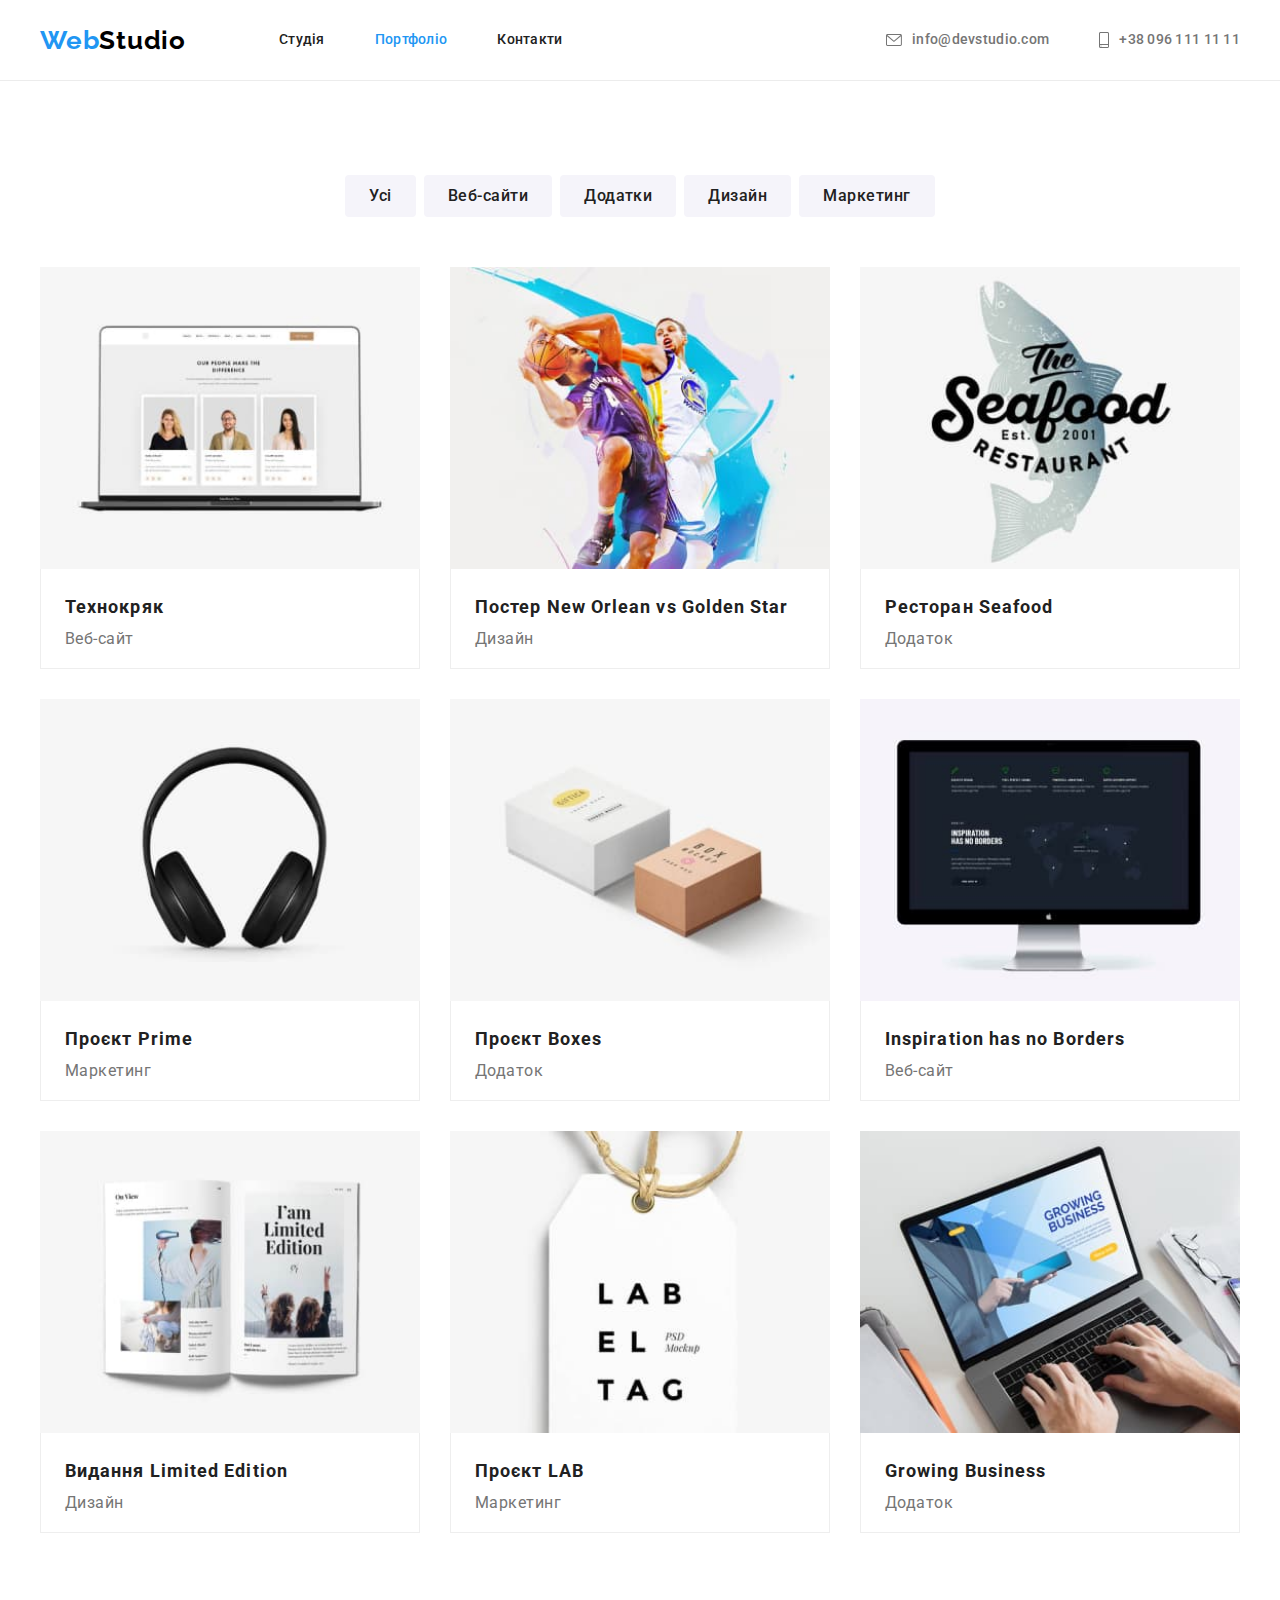
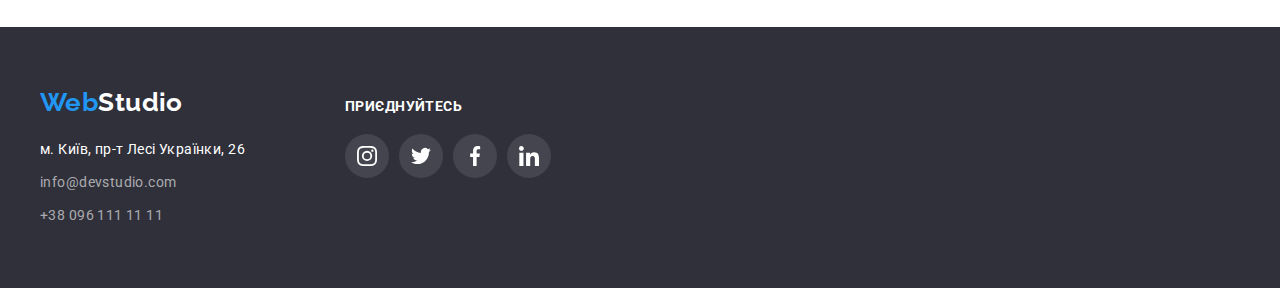
==== portfolio.html @ f5039e22 "Initialize mod-4" ====
<!DOCTYPE html>
<html lang="uk">
  <head>
    <meta charset="UTF-8" />
    <meta http-equiv="X-UA-Compatible" content="IE=edge" />
    <meta name="viewport" content="width=device-width, initial-scale=1.0" />
    <title>Студія</title>
    <link rel="preconnect" href="https://fonts.googleapis.com" />
    <link rel="preconnect" href="https://fonts.gstatic.com" crossorigin />
    <link
      href="https://fonts.googleapis.com/css2?family=Raleway:wght@700&family=Roboto:wght@400;500;700;900&display=swap"
      rel="stylesheet"
    />
    <link
      rel="stylesheet"
      href="https://cdnjs.cloudflare.com/ajax/libs/modern-normalize/1.1.0/modern-normalize.min.css"
    />
    <link rel="stylesheet" href="./css/styles.css" />
  </head>

  <body>
    <!--шапка-->
    <header class="main-header">
      <div class="page-header container">
        <nav class="page-header">
          <a href="./index.html" class="logo"
            ><span class="logo-word">Web</span>Studio</a
          >
          <ul class="site-nav list">
            <li class="link-nav">
              <a href="./index.html" class="link">Студія</a>
            </li>
            <li class="link-nav">
              <a href="#" class="link current">Портфоліо</a>
            </li>
            <li class="link-nav"><a href="#" class="link">Контакти</a></li>
          </ul>
        </nav>

        <ul class="communication list">
          <li class="item">
            <a href="mailto:info@devstudio.com" class="link"
              ><svg class="mail-icon" width="16" height="12">
                <use href="./images/symbol-defs.svg#icon-envelope"></use></svg
              >info@devstudio.com</a
            >
          </li>
          <li>
            <a href="tel:+380961111111" class="link"
              ><svg class="phone-icon" width="10" height="16">
                <use href="./images/symbol-defs.svg#icon-smartphone"></use></svg
              >+38 096 111 11 11</a
            >
          </li>
        </ul>
      </div>
    </header>
    <!-- основний контент -->
    <main>
      <section class="section">
        <div class="container">
          <h1 class="visually-hidden">Наші роботи</h1>
          <ul class="filter list">
            <li class="items">
              <button type="button" class="btn">Усі</button>
            </li>
            <li class="items">
              <button type="button" class="btn">Веб-сайти</button>
            </li>
            <li class="items">
              <button type="button" class="btn">Додатки</button>
            </li>
            <li class="items">
              <button type="button" class="btn">Дизайн</button>
            </li>
            <li class="items">
              <button type="button" class="btn">Маркетинг</button>
            </li>
          </ul>

          <ul class="works list">
            <li class="work-list">
              <a href="#" class="link">
                <img src="./images/technocrack.jpg" alt="Ноутбук" width="370" />
                <div class="works-helper">
                  <h2 class="works-title">Технокряк</h2>
                  <p class="text">Веб-сайт</p>
                </div>
              </a>
            </li>
            <li class="work-list">
              <a href="#" class="link">
                <img src="./images/novsgs.jpg" alt="Бакетбол" width="370" />
                <div class="works-helper">
                  <h2 class="works-title">Постер New Orlean vs Golden Star</h2>
                  <p class="text">Дизайн</p>
                </div>
              </a>
            </li>
            <li class="work-list">
              <a href="#" class="link">
                <img src="./images/seafood.jpg" alt="Риба" width="370" />
                <div class="works-helper">
                  <h2 class="works-title">Ресторан Seafood</h2>
                  <p class="text">Додаток</p>
                </div>
              </a>
            </li>
            <li class="work-list">
              <a href="#" class="link">
                <img src="./images/prime.jpg" alt="Наушники" width="370" />
                <div class="works-helper">
                  <h2 class="works-title">Проєкт Prime</h2>
                  <p class="text">Маркетинг</p>
                </div>
              </a>
            </li>
            <li class="work-list">
              <a href="#" class="link">
                <img src="./images/boxes.jpg" alt="Коробки" width="370" />
                <div class="works-helper">
                  <h2 class="works-title">Проєкт Boxes</h2>
                  <p class="text">Додаток</p>
                </div>
              </a>
            </li>
            <li class="work-list">
              <a href="#" class="link">
                <img src="./images/hasnoborders.jpg" alt="ПК" width="370" />
                <div class="works-helper">
                  <h2 class="works-title">Inspiration has no Borders</h2>
                  <p class="text">Веб-сайт</p>
                </div>
              </a>
            </li>
            <li class="work-list">
              <a href="#" class="link">
                <img src="./images/limited.jpg" alt="Видання" width="370" />
                <div class="works-helper">
                  <h2 class="works-title">Видання Limited Edition</h2>
                  <p class="text">Дизайн</p>
                </div>
              </a>
            </li>
            <li class="work-list">
              <a href="#" class="link">
                <img src="./images/lab.jpg" alt="Бірка" width="370" />
                <div class="works-helper">
                  <h2 class="works-title">Проєкт LAB</h2>
                  <p class="text">Маркетинг</p>
                </div>
              </a>
            </li>
            <li class="work-list">
              <a href="#" class="link">
                <img
                  src="./images/business.jpg"
                  alt="Робота на ноутбуці"
                  width="370"
                />
                <div class="works-helper">
                  <h2 class="works-title">Growing Business</h2>
                  <p class="text">Додаток</p>
                </div>
              </a>
            </li>
          </ul>
        </div>
      </section>
    </main>
    <!--підвал-->
    <footer class="last-page">
      <div class="container footer-social-links">
        <div>
          <a href="./index.html" class="logo-footer"
            ><span class="logo-word">Web</span>Studio</a
          >

          <address>
            <ul class="address list">
              <li class="contact footer-address">
                <a
                  href="https://goo.gl/maps/CPtrU1FHBa2aNyZL9"
                  target="_blank"
                  rel="noopener noreferrer nofollow"
                  class="link"
                  >м. Київ, пр-т Лесі Українки, 26</a
                >
              </li>
              <li class="contact">
                <a href="mailto:info@devstudio.com" class="link"
                  >info@devstudio.com</a
                >
              </li>
              <li class="contact">
                <a href="tel:+380961111111" class="link">+38 096 111 11 11</a>
              </li>
            </ul>
          </address>
        </div>

        <div class="footer-links">
          <h3 class="social-title">приєднуйтесь</h3>
          <ul class="footer-items-link list">
            <li>
              <a
                href="#"
                target="_blank"
                rel="noopener noreferrer nofollow"
                class="social-items link"
                ><svg class="footer-svg" width="20" height="20">
                  <use
                    href="./images/symbol-defs.svg#icon-instagram"
                  ></use></svg
              ></a>
            </li>
            <li>
              <a
                href="#"
                target="_blank"
                rel="noopener noreferrer nofollow"
                class="social-items link"
                ><svg class="footer-svg" width="20" height="20">
                  <use href="./images/symbol-defs.svg#icon-twitter"></use></svg
              ></a>
            </li>
            <li>
              <a
                href="#"
                target="_blank"
                rel="noopener noreferrer nofollow"
                class="social-items link"
                ><svg class="footer-svg" width="20" height="20">
                  <use href="./images/symbol-defs.svg#icon-facebook"></use></svg
              ></a>
            </li>
            <li>
              <a
                href="#"
                target="_blank"
                rel="noopener noreferrer nofollow"
                class="social-items link"
                ><svg class="footer-svg" width="20" height="20">
                  <use href="./images/symbol-defs.svg#icon-linkedin"></use></svg
              ></a>
            </li>
          </ul>
        </div>
      </div>
    </footer>
  </body>
</html>
---- css/styles.css ----
:root {
  --text-color: #212121;
  --p-color: #757575;
  --tel-mail-color: #757575;
  --accent-color: #2196f3;
  --logo-header-color: #000000;
  --primary-white-color: #ffffff;
  --hero-footer-color: #2f303a;
  --bcg-color-button: #f5f4fa;
  --svg-color: #afb1b8;
  --bcg-color-hero: #c4c4c4;
  --address-color: rgba(255, 255, 255, 0.6);
  --svg-background-color: rgba(255, 255, 255, 0.1);
  --main-font-family: "Roboto", sans-serif;
  --main-font-size: 16px;
}

/* for all */
.html {
  box-sizing: border-box;
}

*,
*::before,
*::after {
  box-sizing: inherit;
}

body {
  background-color: var(--primary-white-color);
  color: var(--text-color);

  font-family: var(--main-font-family);
}

.container {
  width: 1200px;
  margin: 0 auto;
  padding-left: 15px;
  padding-right: 15px;
}

.list {
  padding: 0;
  margin: 0;
  list-style: none;
}

h1,
h2,
h3,
p {
  margin-top: 0;
  margin-bottom: 0;
}

img {
  display: block;
  width: 100%;
}

.section {
  padding: 94px 0;
}

.visually-hidden {
  position: absolute;
  width: 1px;
  height: 1px;
  margin: -1px;
  border: 0;
  padding: 0;

  white-space: nowrap;
  clip-path: inset(100%);
  clip: rect(0 0 0 0);
  overflow: hidden;
}

/* first section */
.main-header {
  border-bottom: 1px solid #ececec;
}

.page-header {
  display: flex;
  align-items: center;
}

.logo {
  color: var(--logo-header-color);

  font-family: "Raleway", sans-serif;
  font-weight: 700;
  font-size: 26px;
  line-height: 1.19;
  letter-spacing: 0.03em;
  text-decoration: none;
}

.logo-word {
  color: var(--accent-color);
}

/* navigation */
.site-nav {
  display: flex;
  margin-left: 93px;
}

.site-nav .link-nav:not(:last-child) {
  margin-right: 50px;
}

.site-nav .link {
  display: block;
  padding: 32px 0;

  color: var(--text-color);

  font-weight: 500;
  font-size: 14px;
  line-height: 1.14;
  letter-spacing: 0.02em;
  text-decoration: none;
}

.site-nav .link:hover,
.site-nav .link:focus {
  color: var(--accent-color);
}

.site-nav .link.current {
  color: var(--accent-color);
}

/* communication */
.communication {
  display: flex;
  margin-left: auto;
  gap: 50px;
}

.communication .link {
  display: block;
  padding: 32px 0;

  color: var(--tel-mail-color);

  font-weight: 500;
  font-size: 14px;
  line-height: 1.14;
  letter-spacing: 0.02em;
  text-decoration: none;
}

.communication .link:hover,
.communication .link:focus {
  color: var(--accent-color);
}

.mail-icon,
.phone-icon {
  margin-right: 10px;
  vertical-align: middle;
}

.link .mail-icon,
.link .phone-icon {
  fill: currentColor;
}

/* hero */
.section-hero {
  padding: 200px 0;

  background-color: var(--bcg-color-hero);
  text-align: center;

  max-width: 1600px;
  margin-left: auto;
  margin-right: auto;
  background-image: linear-gradient(
      to right,
      rgba(47, 48, 58, 0.4),
      rgba(47, 48, 58, 0.4)
    ),
    url(../images/background-image.jpg);
  background-repeat: no-repeat;
  background-size: cover;
}

.hero-title {
  width: 696px;
  margin-bottom: 30px;
  margin-left: auto;
  margin-right: auto;

  color: var(--primary-white-color);

  font-weight: 900;
  font-size: 44px;
  line-height: 1.36;
  letter-spacing: 0.06em;
  text-transform: uppercase;
}

/* benefits */
.benefits-title {
  display: flex;
  flex-wrap: wrap;
  gap: 30px;
}
.benefits-title .items {
  flex-basis: calc((100% - 90px) / 4);
}

.thumb {
  display: flex;
  justify-content: center;
  align-items: center;
  min-width: 270px;
  min-height: 120px;
  margin-bottom: 20px;

  background-color: var(--bcg-color-button);
  border-radius: 4px;
}

.benefits-title .title {
  font-weight: 700;
  font-size: 14px;
  line-height: 1.14;
  letter-spacing: 0.03em;
  text-transform: uppercase;
}

.title {
  margin-bottom: 10px;
}

.benefits-title .text {
  color: var(--p-color);

  font-size: 14px;
  line-height: 1.71;
  letter-spacing: 0.03em;
}

.text {
  color: var(--p-color);

  font-size: var(--main-font-size);
  line-height: 1.19;
  letter-spacing: 0.03em;
}

/* photo */
.section-title {
  margin-bottom: 50px;

  font-weight: 700;
  font-size: 36px;
  line-height: 1.17;
  text-align: center;
  letter-spacing: 0.03em;
}

.section-photo {
  padding-bottom: 94px;
}

.photo {
  display: flex;
  gap: 30px;
}

.photo-items {
  flex-basis: calc((100% - 60px) / 3);
}
/* team-section */
.team-section {
  padding: 94px 0;

  background-color: var(--bcg-color-button);
}

.team {
  display: flex;
  gap: 30px;
}

.team-icon {
  flex-basis: calc((100% - 90px) / 4);

  background-color: var(--primary-white-color);
  box-shadow: 0px 1px 3px rgba(0, 0, 0, 0.12), 0px 1px 1px rgba(0, 0, 0, 0.14),
    0px 2px 1px rgba(0, 0, 0, 0.2);
  border-radius: 0px 0px 4px 4px;
}

.team .title {
  font-weight: 500;
  font-size: var(--main-font-size);
  line-height: 1.19;
  text-align: center;
  letter-spacing: 0.03em;
}

.team-text {
  color: var(--p-color);

  font-size: var(--main-font-size);
  line-height: 1.19;
  text-align: center;
  letter-spacing: 0.03em;
  margin-bottom: 16px;
}

.text-helper {
  padding: 30px 0;
}

.team-links {
  display: flex;
  gap: 10px;
  justify-content: center;
}

.svg-links {
  fill: currentColor;
}

.social-links {
  display: flex;
  justify-content: center;
  align-items: center;
  width: 44px;
  height: 44px;
  border-radius: 50%;

  color: var(--svg-color);
}

.team-links .link:hover,
.team-links .link:focus {
  color: var(--primary-white-color);
  background-color: var(--accent-color);
  border-radius: 50%;
}

/* click */
.btn {
  background-color: var(--accent-color);
  color: var(--primary-white-color);

  font-family: inherit;
  font-weight: 700;
  font-size: var(--main-font-size);
  line-height: 1.9;
  text-align: center;
  letter-spacing: 0.06em;

  border-radius: 4px;
  border-color: transparent;

  cursor: pointer;
}

.btn:hover,
.btn:focus {
  background-color: #188ce8;
  color: var(--primary-white-color);

  box-shadow: 0px 4px 4px rgba(0, 0, 0, 0.15);
}

.btn.main {
  min-width: 216px;
  padding: 10px 0;
}

/* clients */

.clients {
  padding: 94px 0;
}

.clients-list {
  display: flex;
  gap: 30px;
}

.company-logo {
  flex-basis: calc((100% - 150px) / 6);
}

.company-link {
  display: block;
  padding: 16px 32px;

  color: var(--svg-color);
  border: 1px solid var(--svg-color);
  border-radius: 4px;
}

.clients-list .link:hover,
.clients-list .link:focus {
  border: 1px solid var(--accent-color);
  color: var(--accent-color);
}

.clients-logo {
  fill: currentColor;
}

/* portfolio section */
.filter {
  display: flex;
  justify-content: center;
  margin-bottom: 50px;
  gap: 8px;
}

.filter .btn {
  background-color: var(--bcg-color-button);
  color: var(--text-color);

  padding: 6px 22px;
  font-weight: 500;
  font-size: var(--main-font-size);
  line-height: 1.63;
  letter-spacing: 0.03em;
}

.filter .btn:hover,
.filter .btn:focus {
  color: var(--primary-white-color);
  background-color: var(--accent-color);

  box-shadow: 0px 3px 1px rgba(0, 0, 0, 0.1), 0px 1px 2px rgba(0, 0, 0, 0.08),
    0px 2px 2px rgba(0, 0, 0, 0.12);
}

.works {
  display: flex;
  flex-wrap: wrap;
  gap: 30px;
}

.work-list {
  flex-basis: calc((100% - 60px) / 3);
}

.work-list .link {
  display: block;
}

.work-list .link:hover,
.work-list .link:focus {
  box-shadow: 0px 1px 1px rgba(0, 0, 0, 0.12), 0px 4px 4px rgba(0, 0, 0, 0.06),
    1px 4px 6px rgba(0, 0, 0, 0.16);
}

.works-title {
  margin-bottom: 4px;

  font-weight: 700;
  font-size: 18px;
  line-height: 2;
  letter-spacing: 0.06em;
}

.works-helper {
  padding: 20px 24px;
  border-left: 1px solid #eeeeee;
  border-right: 1px solid #eeeeee;
  border-bottom: 1px solid #eeeeee;
}

.works .link {
  color: var(--text-color);
  text-decoration: none;
}

/* footer */
.last-page {
  padding: 60px 0;

  background-color: var(--hero-footer-color);
  font-size: 14px;
  line-height: 1.71;
  letter-spacing: 0.03em;
}

.logo-footer {
  display: block;
  margin-bottom: 20px;

  color: var(--primary-white-color);
  font-family: "Raleway", sans-serif;
  font-weight: 700;
  font-size: 26px;
  line-height: 1.19;
  text-decoration: none;
}

.address {
  display: block;

  font-style: normal;
}

.contact {
  display: block;
  margin-bottom: 9px;
}

.contact:last-child {
  margin: 0;
}

.address .link {
  color: var(--address-color);

  text-decoration: none;
}

.address .link:hover,
.address .link:focus {
  color: var(--accent-color);
}

.footer-address .link {
  color: var(--primary-white-color);
  text-decoration: none;
}

.footer-address .link:hover,
.footer-addres .link:focus {
  color: var(--accent-color);
}

.footer-social-links {
  display: flex;
  gap: 100px;
  align-items: baseline;
}

.social-title {
  margin-bottom: 20px;

  color: var(--primary-white-color);
  font-weight: 700;
  font-size: 14px;
  line-height: 16px;
  letter-spacing: 0.03em;
  text-transform: uppercase;
}

.footer-items-link {
  display: flex;
  gap: 10px;
}

.social-items {
  display: flex;
  justify-content: center;
  align-items: center;
  width: 44px;
  height: 44px;
  border-radius: 50%;

  color: var(--primary-white-color);
  background-color: var(--svg-background-color);
}

.footer-items-link .link:hover,
.footer-items-link .link:focus {
  background-color: var(--accent-color);
}

.footer-svg {
  fill: currentColor;
}
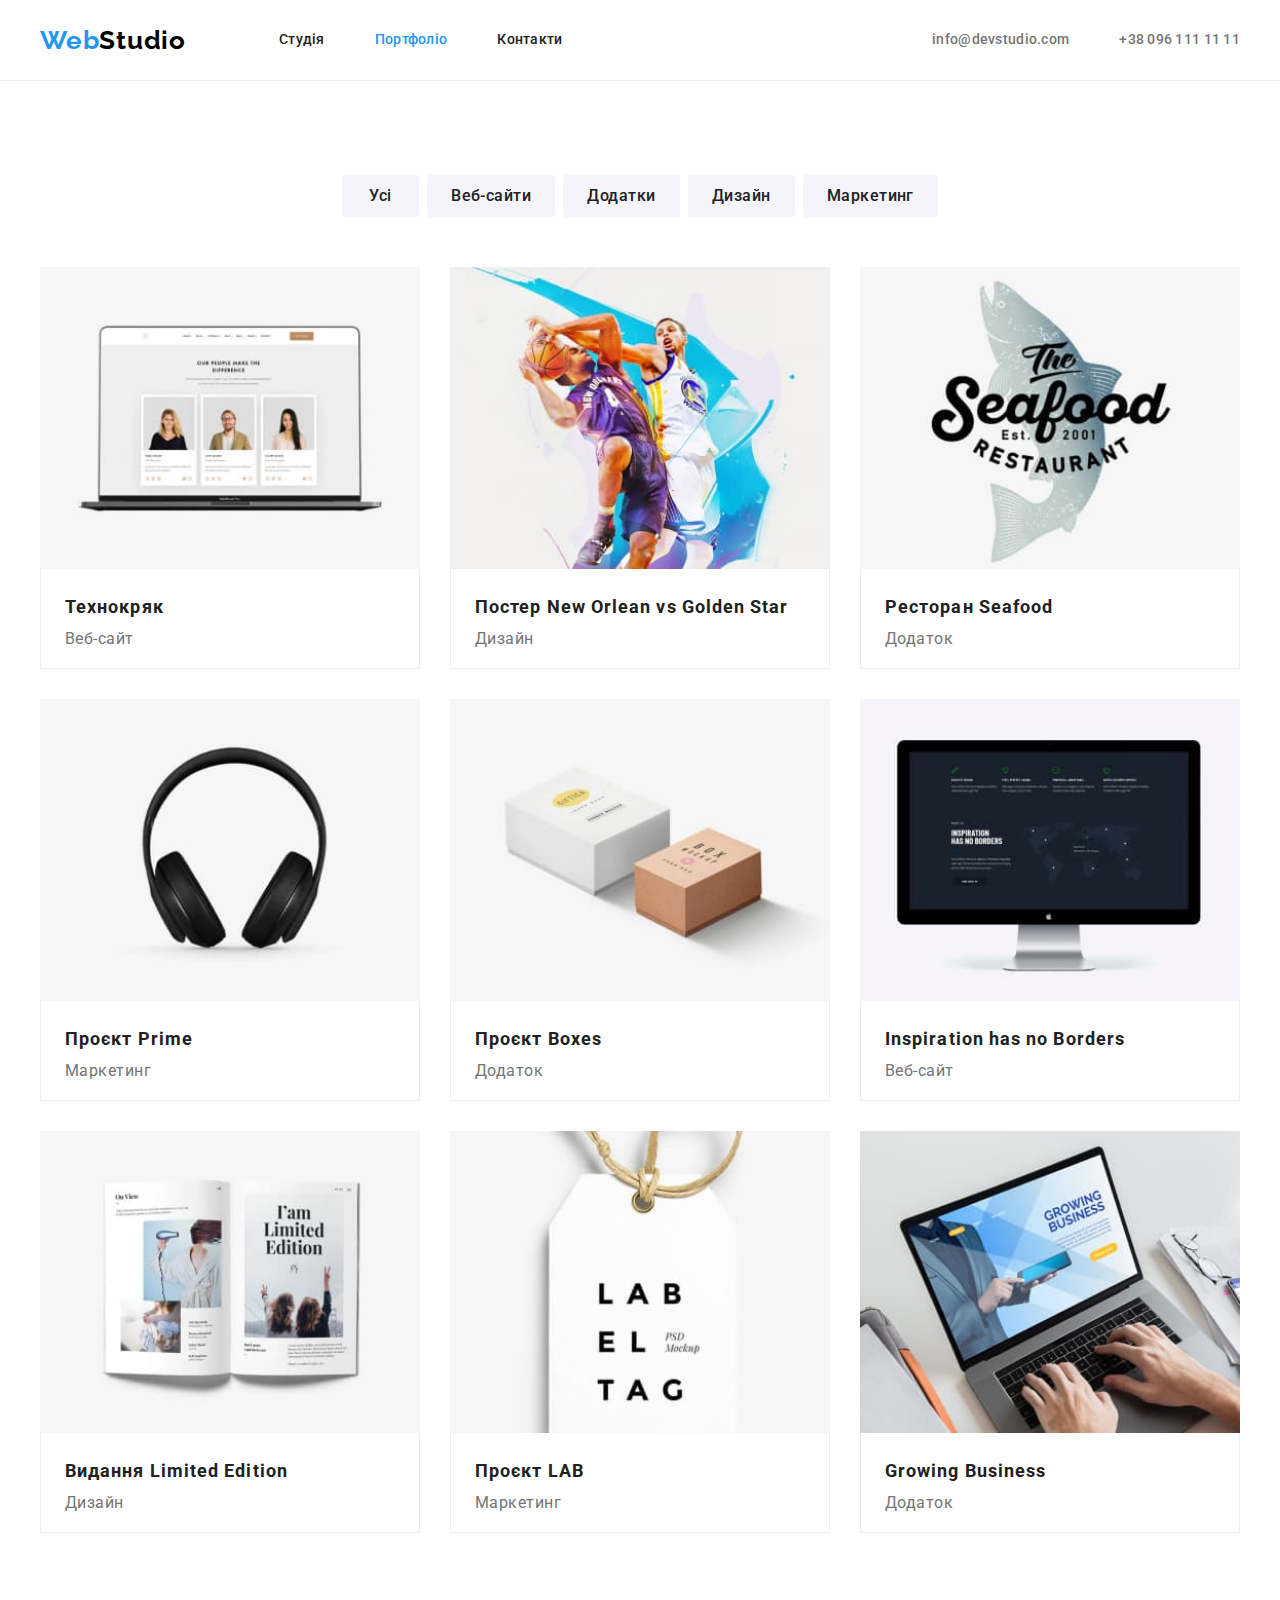
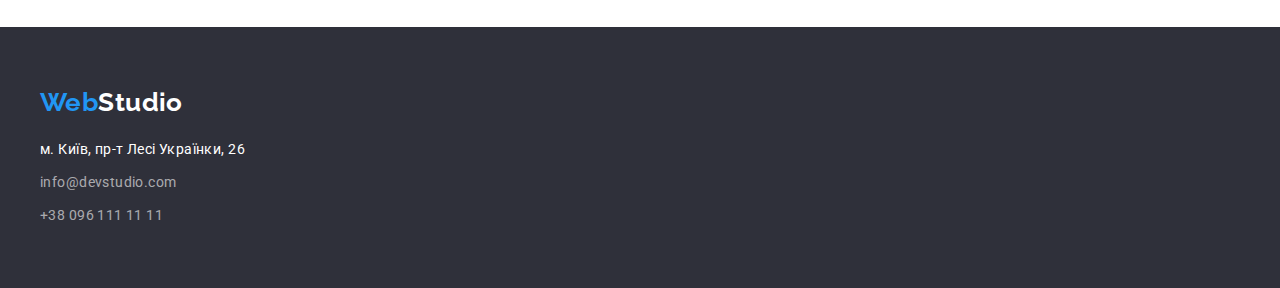
==== commit 46ec1782: "Initialize mod-3" ====
--- a/portfolio.html
+++ b/portfolio.html
@@ -40,17 +40,11 @@
         <ul class="communication list">
           <li class="item">
             <a href="mailto:info@devstudio.com" class="link"
-              ><svg class="mail-icon" width="16" height="12">
-                <use href="./images/symbol-defs.svg#icon-envelope"></use></svg
               >info@devstudio.com</a
             >
           </li>
-          <li>
-            <a href="tel:+380961111111" class="link"
-              ><svg class="phone-icon" width="10" height="16">
-                <use href="./images/symbol-defs.svg#icon-smartphone"></use></svg
-              >+38 096 111 11 11</a
-            >
+          <li class="item">
+            <a href="tel:+380961111111" class="link">+38 096 111 11 11</a>
           </li>
         </ul>
       </div>
@@ -62,19 +56,19 @@
           <h1 class="visually-hidden">Наші роботи</h1>
           <ul class="filter list">
             <li class="items">
-              <button type="button" class="btn">Усі</button>
+              <button type="button" class="btn first">Усі</button>
             </li>
             <li class="items">
-              <button type="button" class="btn">Веб-сайти</button>
+              <button type="button" class="btn rest">Веб-сайти</button>
             </li>
             <li class="items">
-              <button type="button" class="btn">Додатки</button>
+              <button type="button" class="btn rest">Додатки</button>
             </li>
             <li class="items">
-              <button type="button" class="btn">Дизайн</button>
+              <button type="button" class="btn rest">Дизайн</button>
             </li>
             <li class="items">
-              <button type="button" class="btn">Маркетинг</button>
+              <button type="button" class="btn rest">Маркетинг</button>
             </li>
           </ul>
 
@@ -170,82 +164,32 @@
     </main>
     <!--підвал-->
     <footer class="last-page">
-      <div class="container footer-social-links">
-        <div>
-          <a href="./index.html" class="logo-footer"
-            ><span class="logo-word">Web</span>Studio</a
-          >
+      <div class="container">
+        <a href="./index.html" class="logo-footer"
+          ><span class="logo-word">Web</span>Studio</a
+        >
 
-          <address>
-            <ul class="address list">
-              <li class="contact footer-address">
-                <a
-                  href="https://goo.gl/maps/CPtrU1FHBa2aNyZL9"
-                  target="_blank"
-                  rel="noopener noreferrer nofollow"
-                  class="link"
-                  >м. Київ, пр-т Лесі Українки, 26</a
-                >
-              </li>
-              <li class="contact">
-                <a href="mailto:info@devstudio.com" class="link"
-                  >info@devstudio.com</a
-                >
-              </li>
-              <li class="contact">
-                <a href="tel:+380961111111" class="link">+38 096 111 11 11</a>
-              </li>
-            </ul>
-          </address>
-        </div>
-
-        <div class="footer-links">
-          <h3 class="social-title">приєднуйтесь</h3>
-          <ul class="footer-items-link list">
-            <li>
+        <address>
+          <ul class="address list">
+            <li class="contact footer-address">
               <a
-                href="#"
+                href="https://goo.gl/maps/CPtrU1FHBa2aNyZL9"
                 target="_blank"
                 rel="noopener noreferrer nofollow"
-                class="social-items link"
-                ><svg class="footer-svg" width="20" height="20">
-                  <use
-                    href="./images/symbol-defs.svg#icon-instagram"
-                  ></use></svg
-              ></a>
+                class="link"
+                >м. Київ, пр-т Лесі Українки, 26</a
+              >
             </li>
-            <li>
-              <a
-                href="#"
-                target="_blank"
-                rel="noopener noreferrer nofollow"
-                class="social-items link"
-                ><svg class="footer-svg" width="20" height="20">
-                  <use href="./images/symbol-defs.svg#icon-twitter"></use></svg
-              ></a>
+            <li class="contact">
+              <a href="mailto:info@devstudio.com" class="link"
+                >info@devstudio.com</a
+              >
             </li>
-            <li>
-              <a
-                href="#"
-                target="_blank"
-                rel="noopener noreferrer nofollow"
-                class="social-items link"
-                ><svg class="footer-svg" width="20" height="20">
-                  <use href="./images/symbol-defs.svg#icon-facebook"></use></svg
-              ></a>
-            </li>
-            <li>
-              <a
-                href="#"
-                target="_blank"
-                rel="noopener noreferrer nofollow"
-                class="social-items link"
-                ><svg class="footer-svg" width="20" height="20">
-                  <use href="./images/symbol-defs.svg#icon-linkedin"></use></svg
-              ></a>
+            <li class="contact">
+              <a href="tel:+380961111111" class="link">+38 096 111 11 11</a>
             </li>
           </ul>
-        </div>
+        </address>
       </div>
     </footer>
   </body>
--- a/css/styles.css
+++ b/css/styles.css
@@ -1,16 +1,12 @@
 :root {
   --text-color: #212121;
-  --p-color: #757575;
-  --tel-mail-color: #757575;
+  --p-tel-mail-color: #757575;
   --accent-color: #2196f3;
   --logo-header-color: #000000;
   --primary-white-color: #ffffff;
   --hero-footer-color: #2f303a;
   --bcg-color-button: #f5f4fa;
-  --svg-color: #afb1b8;
-  --bcg-color-hero: #c4c4c4;
   --address-color: rgba(255, 255, 255, 0.6);
-  --svg-background-color: rgba(255, 255, 255, 0.1);
   --main-font-family: "Roboto", sans-serif;
   --main-font-size: 16px;
 }
@@ -38,6 +34,8 @@
   margin: 0 auto;
   padding-left: 15px;
   padding-right: 15px;
+
+  /* outline: 2px solid tomato; */
 }
 
 .list {
@@ -138,14 +136,17 @@
 .communication {
   display: flex;
   margin-left: auto;
-  gap: 50px;
+}
+
+.communication .item + .item {
+  margin-left: 50px;
 }
 
 .communication .link {
   display: block;
   padding: 32px 0;
 
-  color: var(--tel-mail-color);
+  color: var(--p-tel-mail-color);
 
   font-weight: 500;
   font-size: 14px;
@@ -159,35 +160,12 @@
   color: var(--accent-color);
 }
 
-.mail-icon,
-.phone-icon {
-  margin-right: 10px;
-  vertical-align: middle;
-}
-
-.link .mail-icon,
-.link .phone-icon {
-  fill: currentColor;
-}
-
-/* hero */
+/* second section */
 .section-hero {
   padding: 200px 0;
 
-  background-color: var(--bcg-color-hero);
+  background-color: var(--hero-footer-color);
   text-align: center;
-
-  max-width: 1600px;
-  margin-left: auto;
-  margin-right: auto;
-  background-image: linear-gradient(
-      to right,
-      rgba(47, 48, 58, 0.4),
-      rgba(47, 48, 58, 0.4)
-    ),
-    url(../images/background-image.jpg);
-  background-repeat: no-repeat;
-  background-size: cover;
 }
 
 .hero-title {
@@ -204,8 +182,6 @@
   letter-spacing: 0.06em;
   text-transform: uppercase;
 }
-
-/* benefits */
 .benefits-title {
   display: flex;
   flex-wrap: wrap;
@@ -215,18 +191,6 @@
   flex-basis: calc((100% - 90px) / 4);
 }
 
-.thumb {
-  display: flex;
-  justify-content: center;
-  align-items: center;
-  min-width: 270px;
-  min-height: 120px;
-  margin-bottom: 20px;
-
-  background-color: var(--bcg-color-button);
-  border-radius: 4px;
-}
-
 .benefits-title .title {
   font-weight: 700;
   font-size: 14px;
@@ -240,7 +204,7 @@
 }
 
 .benefits-title .text {
-  color: var(--p-color);
+  color: var(--p-tel-mail-color);
 
   font-size: 14px;
   line-height: 1.71;
@@ -248,14 +212,13 @@
 }
 
 .text {
-  color: var(--p-color);
+  color: var(--p-tel-mail-color);
 
   font-size: var(--main-font-size);
   line-height: 1.19;
   letter-spacing: 0.03em;
 }
 
-/* photo */
 .section-title {
   margin-bottom: 50px;
 
@@ -278,7 +241,7 @@
 .photo-items {
   flex-basis: calc((100% - 60px) / 3);
 }
-/* team-section */
+
 .team-section {
   padding: 94px 0;
 
@@ -308,45 +271,16 @@
 }
 
 .team-text {
-  color: var(--p-color);
+  color: var(--p-tel-mail-color);
 
   font-size: var(--main-font-size);
   line-height: 1.19;
   text-align: center;
   letter-spacing: 0.03em;
-  margin-bottom: 16px;
 }
 
 .text-helper {
   padding: 30px 0;
-}
-
-.team-links {
-  display: flex;
-  gap: 10px;
-  justify-content: center;
-}
-
-.svg-links {
-  fill: currentColor;
-}
-
-.social-links {
-  display: flex;
-  justify-content: center;
-  align-items: center;
-  width: 44px;
-  height: 44px;
-  border-radius: 50%;
-
-  color: var(--svg-color);
-}
-
-.team-links .link:hover,
-.team-links .link:focus {
-  color: var(--primary-white-color);
-  background-color: var(--accent-color);
-  border-radius: 50%;
 }
 
 /* click */
@@ -380,53 +314,21 @@
   padding: 10px 0;
 }
 
-/* clients */
-
-.clients {
-  padding: 94px 0;
-}
-
-.clients-list {
-  display: flex;
-  gap: 30px;
-}
-
-.company-logo {
-  flex-basis: calc((100% - 150px) / 6);
-}
-
-.company-link {
-  display: block;
-  padding: 16px 32px;
-
-  color: var(--svg-color);
-  border: 1px solid var(--svg-color);
-  border-radius: 4px;
-}
-
-.clients-list .link:hover,
-.clients-list .link:focus {
-  border: 1px solid var(--accent-color);
-  color: var(--accent-color);
-}
-
-.clients-logo {
-  fill: currentColor;
-}
-
-/* portfolio section */
+/* second section for second page */
 .filter {
   display: flex;
   justify-content: center;
   margin-bottom: 50px;
-  gap: 8px;
+}
+
+.filter .items:not(:last-child) {
+  margin-right: 8px;
 }
 
 .filter .btn {
   background-color: var(--bcg-color-button);
   color: var(--text-color);
 
-  padding: 6px 22px;
   font-weight: 500;
   font-size: var(--main-font-size);
   line-height: 1.63;
@@ -442,6 +344,17 @@
     0px 2px 2px rgba(0, 0, 0, 0.12);
 }
 
+.btn.first {
+  display: inline-block;
+  padding: 6px 25px;
+  min-width: 23px;
+}
+
+.btn.rest {
+  display: inline-block;
+  padding: 6px 22px;
+}
+
 .works {
   display: flex;
   flex-wrap: wrap;
@@ -450,16 +363,6 @@
 
 .work-list {
   flex-basis: calc((100% - 60px) / 3);
-}
-
-.work-list .link {
-  display: block;
-}
-
-.work-list .link:hover,
-.work-list .link:focus {
-  box-shadow: 0px 1px 1px rgba(0, 0, 0, 0.12), 0px 4px 4px rgba(0, 0, 0, 0.06),
-    1px 4px 6px rgba(0, 0, 0, 0.16);
 }
 
 .works-title {
@@ -480,10 +383,11 @@
 
 .works .link {
   color: var(--text-color);
-  text-decoration: none;
-}
-
-/* footer */
+
+  text-decoration: none;
+}
+
+/* last one */
 .last-page {
   padding: 60px 0;
 
@@ -498,6 +402,7 @@
   margin-bottom: 20px;
 
   color: var(--primary-white-color);
+
   font-family: "Raleway", sans-serif;
   font-weight: 700;
   font-size: 26px;
@@ -540,46 +445,3 @@
 .footer-addres .link:focus {
   color: var(--accent-color);
 }
-
-.footer-social-links {
-  display: flex;
-  gap: 100px;
-  align-items: baseline;
-}
-
-.social-title {
-  margin-bottom: 20px;
-
-  color: var(--primary-white-color);
-  font-weight: 700;
-  font-size: 14px;
-  line-height: 16px;
-  letter-spacing: 0.03em;
-  text-transform: uppercase;
-}
-
-.footer-items-link {
-  display: flex;
-  gap: 10px;
-}
-
-.social-items {
-  display: flex;
-  justify-content: center;
-  align-items: center;
-  width: 44px;
-  height: 44px;
-  border-radius: 50%;
-
-  color: var(--primary-white-color);
-  background-color: var(--svg-background-color);
-}
-
-.footer-items-link .link:hover,
-.footer-items-link .link:focus {
-  background-color: var(--accent-color);
-}
-
-.footer-svg {
-  fill: currentColor;
-}
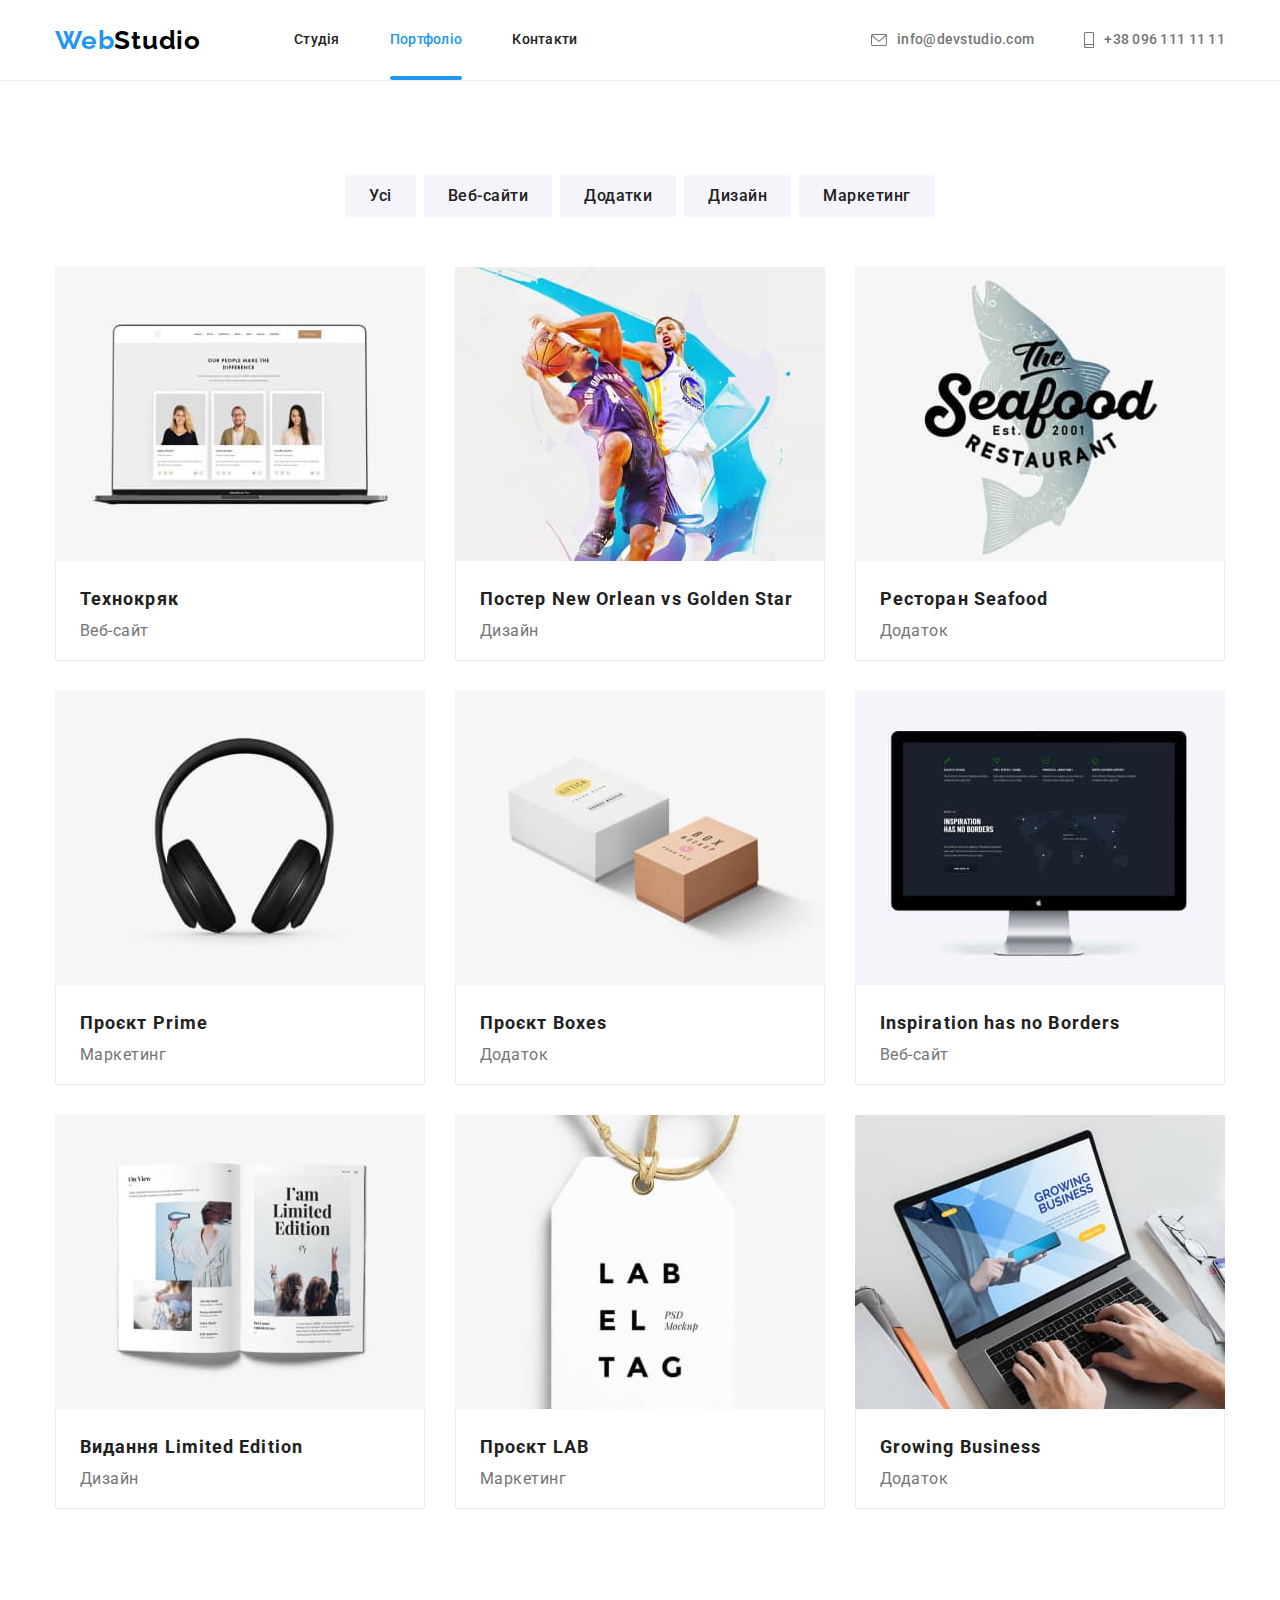
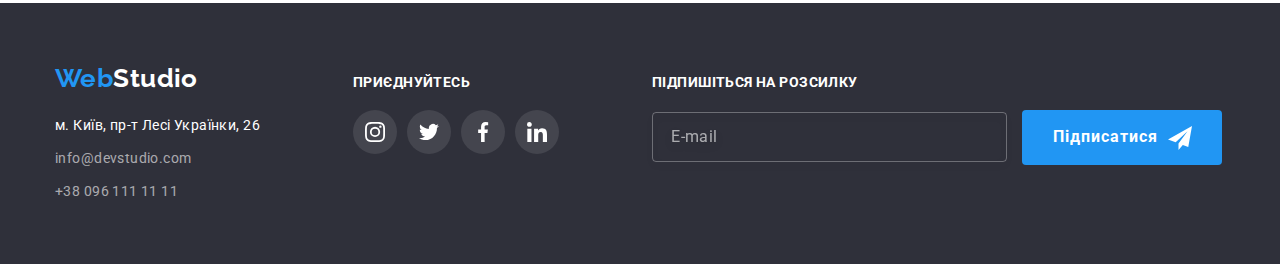
==== commit 045be9e7: "Initialize mod-6" ====
--- a/portfolio.html
+++ b/portfolio.html
@@ -40,11 +40,17 @@
         <ul class="communication list">
           <li class="item">
             <a href="mailto:info@devstudio.com" class="link"
+              ><svg class="mail-icon" width="16" height="12">
+                <use href="./images/symbol-defs.svg#icon-envelope"></use></svg
               >info@devstudio.com</a
             >
           </li>
-          <li class="item">
-            <a href="tel:+380961111111" class="link">+38 096 111 11 11</a>
+          <li>
+            <a href="tel:+380961111111" class="link"
+              ><svg class="phone-icon" width="10" height="16">
+                <use href="./images/symbol-defs.svg#icon-smartphone"></use></svg
+              >+38 096 111 11 11</a
+            >
           </li>
         </ul>
       </div>
@@ -56,26 +62,40 @@
           <h1 class="visually-hidden">Наші роботи</h1>
           <ul class="filter list">
             <li class="items">
-              <button type="button" class="btn first">Усі</button>
-            </li>
-            <li class="items">
-              <button type="button" class="btn rest">Веб-сайти</button>
-            </li>
-            <li class="items">
-              <button type="button" class="btn rest">Додатки</button>
-            </li>
-            <li class="items">
-              <button type="button" class="btn rest">Дизайн</button>
-            </li>
-            <li class="items">
-              <button type="button" class="btn rest">Маркетинг</button>
+              <button type="button" class="btn">Усі</button>
+            </li>
+            <li class="items">
+              <button type="button" class="btn">Веб-сайти</button>
+            </li>
+            <li class="items">
+              <button type="button" class="btn">Додатки</button>
+            </li>
+            <li class="items">
+              <button type="button" class="btn">Дизайн</button>
+            </li>
+            <li class="items">
+              <button type="button" class="btn">Маркетинг</button>
             </li>
           </ul>
 
           <ul class="works list">
             <li class="work-list">
               <a href="#" class="link">
-                <img src="./images/technocrack.jpg" alt="Ноутбук" width="370" />
+                <div class="work-thumb">
+                  <img
+                    src="./images/technocrack.jpg"
+                    alt="Ноутбук"
+                    width="370"
+                  />
+                  <div class="work-overlay">
+                    <p class="text-thumb">
+                      Ресурс пропонує комплексні пропозиції з різним рівнем
+                      функціоналу та сервісів. Все це дозволить відвідувачу
+                      отримати вичерпні відомості про компанію чи приватну
+                      особу.
+                    </p>
+                  </div>
+                </div>
                 <div class="works-helper">
                   <h2 class="works-title">Технокряк</h2>
                   <p class="text">Веб-сайт</p>
@@ -84,7 +104,17 @@
             </li>
             <li class="work-list">
               <a href="#" class="link">
-                <img src="./images/novsgs.jpg" alt="Бакетбол" width="370" />
+                <div class="work-thumb">
+                  <img src="./images/novsgs.jpg" alt="Бакетбол" width="370" />
+                  <div class="work-overlay">
+                    <p class="text-thumb">
+                      Ресурс пропонує комплексні пропозиції з різним рівнем
+                      функціоналу та сервісів. Все це дозволить відвідувачу
+                      отримати вичерпні відомості про компанію чи приватну
+                      особу.
+                    </p>
+                  </div>
+                </div>
                 <div class="works-helper">
                   <h2 class="works-title">Постер New Orlean vs Golden Star</h2>
                   <p class="text">Дизайн</p>
@@ -93,7 +123,17 @@
             </li>
             <li class="work-list">
               <a href="#" class="link">
-                <img src="./images/seafood.jpg" alt="Риба" width="370" />
+                <div class="work-thumb">
+                  <img src="./images/seafood.jpg" alt="Риба" width="370" />
+                  <div class="work-overlay">
+                    <p class="text-thumb">
+                      Ресурс пропонує комплексні пропозиції з різним рівнем
+                      функціоналу та сервісів. Все це дозволить відвідувачу
+                      отримати вичерпні відомості про компанію чи приватну
+                      особу.
+                    </p>
+                  </div>
+                </div>
                 <div class="works-helper">
                   <h2 class="works-title">Ресторан Seafood</h2>
                   <p class="text">Додаток</p>
@@ -102,7 +142,17 @@
             </li>
             <li class="work-list">
               <a href="#" class="link">
-                <img src="./images/prime.jpg" alt="Наушники" width="370" />
+                <div class="work-thumb">
+                  <img src="./images/prime.jpg" alt="Наушники" width="370" />
+                  <div class="work-overlay">
+                    <p class="text-thumb">
+                      Ресурс пропонує комплексні пропозиції з різним рівнем
+                      функціоналу та сервісів. Все це дозволить відвідувачу
+                      отримати вичерпні відомості про компанію чи приватну
+                      особу.
+                    </p>
+                  </div>
+                </div>
                 <div class="works-helper">
                   <h2 class="works-title">Проєкт Prime</h2>
                   <p class="text">Маркетинг</p>
@@ -111,7 +161,17 @@
             </li>
             <li class="work-list">
               <a href="#" class="link">
-                <img src="./images/boxes.jpg" alt="Коробки" width="370" />
+                <div class="work-thumb">
+                  <img src="./images/boxes.jpg" alt="Коробки" width="370" />
+                  <div class="work-overlay">
+                    <p class="text-thumb">
+                      Ресурс пропонує комплексні пропозиції з різним рівнем
+                      функціоналу та сервісів. Все це дозволить відвідувачу
+                      отримати вичерпні відомості про компанію чи приватну
+                      особу.
+                    </p>
+                  </div>
+                </div>
                 <div class="works-helper">
                   <h2 class="works-title">Проєкт Boxes</h2>
                   <p class="text">Додаток</p>
@@ -120,7 +180,17 @@
             </li>
             <li class="work-list">
               <a href="#" class="link">
-                <img src="./images/hasnoborders.jpg" alt="ПК" width="370" />
+                <div class="work-thumb">
+                  <img src="./images/hasnoborders.jpg" alt="ПК" width="370" />
+                  <div class="work-overlay">
+                    <p class="text-thumb">
+                      Ресурс пропонує комплексні пропозиції з різним рівнем
+                      функціоналу та сервісів. Все це дозволить відвідувачу
+                      отримати вичерпні відомості про компанію чи приватну
+                      особу.
+                    </p>
+                  </div>
+                </div>
                 <div class="works-helper">
                   <h2 class="works-title">Inspiration has no Borders</h2>
                   <p class="text">Веб-сайт</p>
@@ -129,7 +199,17 @@
             </li>
             <li class="work-list">
               <a href="#" class="link">
-                <img src="./images/limited.jpg" alt="Видання" width="370" />
+                <div class="work-thumb">
+                  <img src="./images/limited.jpg" alt="Видання" width="370" />
+                  <div class="work-overlay">
+                    <p class="text-thumb">
+                      Ресурс пропонує комплексні пропозиції з різним рівнем
+                      функціоналу та сервісів. Все це дозволить відвідувачу
+                      отримати вичерпні відомості про компанію чи приватну
+                      особу.
+                    </p>
+                  </div>
+                </div>
                 <div class="works-helper">
                   <h2 class="works-title">Видання Limited Edition</h2>
                   <p class="text">Дизайн</p>
@@ -138,7 +218,17 @@
             </li>
             <li class="work-list">
               <a href="#" class="link">
-                <img src="./images/lab.jpg" alt="Бірка" width="370" />
+                <div class="work-thumb">
+                  <img src="./images/lab.jpg" alt="Бірка" width="370" />
+                  <div class="work-overlay">
+                    <p class="text-thumb">
+                      Ресурс пропонує комплексні пропозиції з різним рівнем
+                      функціоналу та сервісів. Все це дозволить відвідувачу
+                      отримати вичерпні відомості про компанію чи приватну
+                      особу.
+                    </p>
+                  </div>
+                </div>
                 <div class="works-helper">
                   <h2 class="works-title">Проєкт LAB</h2>
                   <p class="text">Маркетинг</p>
@@ -147,11 +237,21 @@
             </li>
             <li class="work-list">
               <a href="#" class="link">
-                <img
-                  src="./images/business.jpg"
-                  alt="Робота на ноутбуці"
-                  width="370"
-                />
+                <div class="work-thumb">
+                  <img
+                    src="./images/business.jpg"
+                    alt="Робота на ноутбуці"
+                    width="370"
+                  />
+                  <div class="work-overlay">
+                    <p class="text-thumb">
+                      Ресурс пропонує комплексні пропозиції з різним рівнем
+                      функціоналу та сервісів. Все це дозволить відвідувачу
+                      отримати вичерпні відомості про компанію чи приватну
+                      особу.
+                    </p>
+                  </div>
+                </div>
                 <div class="works-helper">
                   <h2 class="works-title">Growing Business</h2>
                   <p class="text">Додаток</p>
@@ -164,32 +264,102 @@
     </main>
     <!--підвал-->
     <footer class="last-page">
-      <div class="container">
-        <a href="./index.html" class="logo-footer"
-          ><span class="logo-word">Web</span>Studio</a
-        >
-
-        <address>
-          <ul class="address list">
-            <li class="contact footer-address">
+      <div class="container footer-social-links">
+        <div>
+          <a href="./index.html" class="logo-footer"
+            ><span class="logo-word">Web</span>Studio</a
+          >
+
+          <address>
+            <ul class="address list">
+              <li class="contact footer-address">
+                <a
+                  href="https://goo.gl/maps/CPtrU1FHBa2aNyZL9"
+                  target="_blank"
+                  rel="noopener noreferrer nofollow"
+                  class="link"
+                  >м. Київ, пр-т Лесі Українки, 26</a
+                >
+              </li>
+              <li class="contact">
+                <a href="mailto:info@devstudio.com" class="link"
+                  >info@devstudio.com</a
+                >
+              </li>
+              <li class="contact">
+                <a href="tel:+380961111111" class="link">+38 096 111 11 11</a>
+              </li>
+            </ul>
+          </address>
+        </div>
+
+        <div class="footer-links">
+          <h3 class="social-text">приєднуйтесь</h3>
+          <ul class="footer-items-link list">
+            <li>
               <a
-                href="https://goo.gl/maps/CPtrU1FHBa2aNyZL9"
+                href="#"
                 target="_blank"
                 rel="noopener noreferrer nofollow"
-                class="link"
-                >м. Київ, пр-т Лесі Українки, 26</a
-              >
-            </li>
-            <li class="contact">
-              <a href="mailto:info@devstudio.com" class="link"
-                >info@devstudio.com</a
-              >
-            </li>
-            <li class="contact">
-              <a href="tel:+380961111111" class="link">+38 096 111 11 11</a>
+                class="social-items link"
+                ><svg class="footer-svg" width="20" height="20">
+                  <use
+                    href="./images/symbol-defs.svg#icon-instagram"
+                  ></use></svg
+              ></a>
+            </li>
+            <li>
+              <a
+                href="#"
+                target="_blank"
+                rel="noopener noreferrer nofollow"
+                class="social-items link"
+                ><svg class="footer-svg" width="20" height="20">
+                  <use href="./images/symbol-defs.svg#icon-twitter"></use></svg
+              ></a>
+            </li>
+            <li>
+              <a
+                href="#"
+                target="_blank"
+                rel="noopener noreferrer nofollow"
+                class="social-items link"
+                ><svg class="footer-svg" width="20" height="20">
+                  <use href="./images/symbol-defs.svg#icon-facebook"></use></svg
+              ></a>
+            </li>
+            <li>
+              <a
+                href="#"
+                target="_blank"
+                rel="noopener noreferrer nofollow"
+                class="social-items link"
+                ><svg class="footer-svg" width="20" height="20">
+                  <use href="./images/symbol-defs.svg#icon-linkedin"></use></svg
+              ></a>
             </li>
           </ul>
-        </address>
+        </div>
+        <div>
+          <h2 class="mail-text">Підпишіться на розсилку</h2>
+          <form class="mail-field">
+            <label class="form-lable"></label>
+            <input
+              type="email"
+              name="email"
+              class="form-icon"
+              placeholder="E-mail"
+              required
+            />
+
+            <button type="submit" class="btn footer-btn">
+              Підписатися
+              <svg width="24" height="24" class="icon-send">
+                <use href="./images/symbol-defs.svg#icon-send"></use>
+              </svg>
+            </button>
+          </form>
+        </div>
       </div>
     </footer>
   </body>
--- a/css/styles.css
+++ b/css/styles.css
@@ -1,14 +1,22 @@
 :root {
   --text-color: #212121;
-  --p-tel-mail-color: #757575;
+  --p-color: #757575;
+  --tel-mail-color: #757575;
   --accent-color: #2196f3;
   --logo-header-color: #000000;
   --primary-white-color: #ffffff;
   --hero-footer-color: #2f303a;
   --bcg-color-button: #f5f4fa;
+  --svg-color: #afb1b8;
+  --bcg-color-hero: #c4c4c4;
   --address-color: rgba(255, 255, 255, 0.6);
+  --svg-background-color: rgba(255, 255, 255, 0.1);
+  --bcg-color-photo: rgba(47, 48, 58, 0.8);
+  --bcg-modal-color: rgba(0, 0, 0, 0.2);
+  --work-bcg-color: rgba(33, 150, 243, 0.9);
   --main-font-family: "Roboto", sans-serif;
   --main-font-size: 16px;
+  --duration-timing-function: 250ms cubic-bezier(0.4, 0, 0.2, 1);
 }
 
 /* for all */
@@ -16,17 +24,11 @@
   box-sizing: border-box;
 }
 
-*,
-*::before,
-*::after {
-  box-sizing: inherit;
-}
-
 body {
+  font-family: var(--main-font-family);
+
   background-color: var(--primary-white-color);
   color: var(--text-color);
-
-  font-family: var(--main-font-family);
 }
 
 .container {
@@ -34,8 +36,6 @@
   margin: 0 auto;
   padding-left: 15px;
   padding-right: 15px;
-
-  /* outline: 2px solid tomato; */
 }
 
 .list {
@@ -54,7 +54,12 @@
 
 img {
   display: block;
-  width: 100%;
+  max-width: 100%;
+  /* width: 100%; */
+}
+
+textarea {
+  resize: none;
 }
 
 .section {
@@ -86,14 +91,14 @@
 }
 
 .logo {
-  color: var(--logo-header-color);
-
   font-family: "Raleway", sans-serif;
   font-weight: 700;
   font-size: 26px;
   line-height: 1.19;
   letter-spacing: 0.03em;
   text-decoration: none;
+
+  color: var(--logo-header-color);
 }
 
 .logo-word {
@@ -111,16 +116,20 @@
 }
 
 .site-nav .link {
+  position: relative;
+
   display: block;
   padding: 32px 0;
-
-  color: var(--text-color);
 
   font-weight: 500;
   font-size: 14px;
   line-height: 1.14;
   letter-spacing: 0.02em;
   text-decoration: none;
+
+  color: var(--text-color);
+
+  transition: color var(--duration-timing-function);
 }
 
 .site-nav .link:hover,
@@ -132,27 +141,38 @@
   color: var(--accent-color);
 }
 
+.link.current::after {
+  content: "";
+  position: absolute;
+  width: 100%;
+  height: 4px;
+  left: 0;
+  bottom: 0;
+
+  border-radius: 2px;
+  background-color: var(--accent-color);
+}
+
 /* communication */
 .communication {
   display: flex;
   margin-left: auto;
-}
-
-.communication .item + .item {
-  margin-left: 50px;
+  gap: 50px;
 }
 
 .communication .link {
   display: block;
   padding: 32px 0;
-
-  color: var(--p-tel-mail-color);
 
   font-weight: 500;
   font-size: 14px;
   line-height: 1.14;
   letter-spacing: 0.02em;
   text-decoration: none;
+
+  color: var(--tel-mail-color);
+
+  transition: color var(--duration-timing-function);
 }
 
 .communication .link:hover,
@@ -160,12 +180,37 @@
   color: var(--accent-color);
 }
 
-/* second section */
+.mail-icon,
+.phone-icon {
+  margin-right: 10px;
+  vertical-align: middle;
+}
+
+.link .mail-icon,
+.link .phone-icon {
+  fill: currentColor;
+}
+
+/* hero */
 .section-hero {
   padding: 200px 0;
 
-  background-color: var(--hero-footer-color);
   text-align: center;
+
+  max-width: 1600px;
+  margin-left: auto;
+  margin-right: auto;
+
+  background-color: var(--bcg-color-hero);
+
+  background-image: linear-gradient(
+      to right,
+      rgba(47, 48, 58, 0.4),
+      rgba(47, 48, 58, 0.4)
+    ),
+    url(../images/background-image.jpg);
+  background-repeat: no-repeat;
+  background-size: cover;
 }
 
 .hero-title {
@@ -174,14 +219,16 @@
   margin-left: auto;
   margin-right: auto;
 
-  color: var(--primary-white-color);
-
   font-weight: 900;
   font-size: 44px;
   line-height: 1.36;
   letter-spacing: 0.06em;
   text-transform: uppercase;
-}
+
+  color: var(--primary-white-color);
+}
+
+/* benefits */
 .benefits-title {
   display: flex;
   flex-wrap: wrap;
@@ -189,6 +236,18 @@
 }
 .benefits-title .items {
   flex-basis: calc((100% - 90px) / 4);
+}
+
+.thumb {
+  display: flex;
+  justify-content: center;
+  align-items: center;
+  min-width: 270px;
+  min-height: 120px;
+  margin-bottom: 20px;
+
+  background-color: var(--bcg-color-button);
+  border-radius: 4px;
 }
 
 .benefits-title .title {
@@ -204,21 +263,22 @@
 }
 
 .benefits-title .text {
-  color: var(--p-tel-mail-color);
-
   font-size: 14px;
   line-height: 1.71;
   letter-spacing: 0.03em;
+
+  color: var(--p-color);
 }
 
 .text {
-  color: var(--p-tel-mail-color);
-
   font-size: var(--main-font-size);
   line-height: 1.19;
   letter-spacing: 0.03em;
-}
-
+
+  color: var(--p-color);
+}
+
+/* photo */
 .section-title {
   margin-bottom: 50px;
 
@@ -242,6 +302,35 @@
   flex-basis: calc((100% - 60px) / 3);
 }
 
+.photo-thumb {
+  position: relative;
+}
+
+.photo-title {
+  position: absolute;
+  left: 50%;
+  bottom: 27px;
+  transform: translateX(-50%);
+
+  font-weight: 700;
+  font-size: 14px;
+  line-height: 1.14;
+  text-align: center;
+  letter-spacing: 0.03em;
+  text-transform: uppercase;
+
+  color: var(--primary-white-color);
+}
+
+.photo-thumb::before {
+  content: "";
+  position: absolute;
+  width: 100%;
+  height: 70px;
+  bottom: 0;
+  background-color: var(--bcg-color-photo);
+}
+/* team-section */
 .team-section {
   padding: 94px 0;
 
@@ -271,23 +360,52 @@
 }
 
 .team-text {
-  color: var(--p-tel-mail-color);
-
   font-size: var(--main-font-size);
   line-height: 1.19;
   text-align: center;
   letter-spacing: 0.03em;
+  margin-bottom: 16px;
+
+  color: var(--p-color);
 }
 
 .text-helper {
   padding: 30px 0;
 }
 
-/* click */
+.team-links {
+  display: flex;
+  gap: 10px;
+  justify-content: center;
+}
+
+.svg-links {
+  fill: currentColor;
+}
+
+.social-links {
+  display: flex;
+  justify-content: center;
+  align-items: center;
+  width: 44px;
+  height: 44px;
+  border-radius: 50%;
+
+  color: var(--svg-color);
+
+  transition: color var(--duration-timing-function),
+    background-color var(--duration-timing-function);
+}
+
+.team-links .link:hover,
+.team-links .link:focus {
+  color: var(--primary-white-color);
+  background-color: var(--accent-color);
+  border-radius: 50%;
+}
+
+/*main click */
 .btn {
-  background-color: var(--accent-color);
-  color: var(--primary-white-color);
-
   font-family: inherit;
   font-weight: 700;
   font-size: var(--main-font-size);
@@ -295,17 +413,20 @@
   text-align: center;
   letter-spacing: 0.06em;
 
+  background-color: var(--accent-color);
+  color: var(--primary-white-color);
   border-radius: 4px;
   border-color: transparent;
 
   cursor: pointer;
+
+  transition: background-color var(--duration-timing-function),
+    box-shadow var(--duration-timing-function);
 }
 
 .btn:hover,
 .btn:focus {
   background-color: #188ce8;
-  color: var(--primary-white-color);
-
   box-shadow: 0px 4px 4px rgba(0, 0, 0, 0.15);
 }
 
@@ -314,25 +435,86 @@
   padding: 10px 0;
 }
 
-/* second section for second page */
+.close-btn {
+  position: absolute;
+  top: 8px;
+  right: 8px;
+
+  height: 30px;
+  width: 30px;
+
+  border-radius: 50%;
+  border: 1px solid rgba(0, 0, 0, 0.1);
+
+  transition: fill var(--duration-timing-function);
+
+  cursor: pointer;
+}
+
+.close-btn:focus,
+.close-btn:hover {
+  fill: var(--accent-color);
+}
+
+/* clients */
+
+.clients {
+  padding: 94px 0;
+}
+
+.clients-list {
+  display: flex;
+  gap: 30px;
+}
+
+.company-logo {
+  flex-basis: calc((100% - 150px) / 6);
+}
+
+.company-link {
+  display: block;
+  padding: 16px 30px;
+
+  color: var(--svg-color);
+  border: 1px solid var(--svg-color);
+  border-radius: 4px;
+
+  transition: color var(--duration-timing-function),
+    border var(--duration-timing-function);
+}
+
+.clients-list .link:hover,
+.clients-list .link:focus {
+  border: 1px solid var(--accent-color);
+  color: var(--accent-color);
+}
+
+.clients-logo {
+  fill: currentColor;
+}
+
+/* portfolio section */
 .filter {
   display: flex;
   justify-content: center;
   margin-bottom: 50px;
-}
-
-.filter .items:not(:last-child) {
-  margin-right: 8px;
+  gap: 8px;
 }
 
 .filter .btn {
-  background-color: var(--bcg-color-button);
-  color: var(--text-color);
+  padding: 6px 22px;
 
   font-weight: 500;
   font-size: var(--main-font-size);
   line-height: 1.63;
   letter-spacing: 0.03em;
+
+  background-color: var(--bcg-color-button);
+  color: var(--text-color);
+
+  transition: color var(--duration-timing-function),
+    background-color var(--duration-timing-function),
+    box-shadow var(--duration-timing-function);
 }
 
 .filter .btn:hover,
@@ -344,17 +526,6 @@
     0px 2px 2px rgba(0, 0, 0, 0.12);
 }
 
-.btn.first {
-  display: inline-block;
-  padding: 6px 25px;
-  min-width: 23px;
-}
-
-.btn.rest {
-  display: inline-block;
-  padding: 6px 22px;
-}
-
 .works {
   display: flex;
   flex-wrap: wrap;
@@ -363,6 +534,18 @@
 
 .work-list {
   flex-basis: calc((100% - 60px) / 3);
+}
+
+.work-list .link {
+  display: block;
+
+  transition: box-shadow var(--duration-timing-function);
+}
+
+.work-list .link:hover,
+.work-list .link:focus {
+  box-shadow: 0px 1px 1px rgba(0, 0, 0, 0.12), 0px 4px 4px rgba(0, 0, 0, 0.06),
+    1px 4px 6px rgba(0, 0, 0, 0.16);
 }
 
 .works-title {
@@ -376,6 +559,7 @@
 
 .works-helper {
   padding: 20px 24px;
+
   border-left: 1px solid #eeeeee;
   border-right: 1px solid #eeeeee;
   border-bottom: 1px solid #eeeeee;
@@ -383,31 +567,67 @@
 
 .works .link {
   color: var(--text-color);
-
   text-decoration: none;
 }
 
-/* last one */
+.work-thumb {
+  position: relative;
+  overflow: hidden;
+}
+
+.text-thumb {
+  position: absolute;
+  left: 7%;
+  right: 7%;
+  bottom: 22%;
+
+  font-size: 18px;
+  line-height: 1.56;
+  letter-spacing: 0.03em;
+
+  color: var(--primary-white-color);
+}
+
+.work-overlay {
+  position: absolute;
+  top: 0;
+  left: 0;
+  transform: translateY(100%);
+
+  width: 100%;
+  height: 100%;
+
+  background-color: var(--work-bcg-color);
+
+  transition: transform var(--duration-timing-function);
+}
+
+.work-list:hover .work-overlay {
+  transform: translateY(0);
+}
+
+/* footer */
 .last-page {
   padding: 60px 0;
 
-  background-color: var(--hero-footer-color);
   font-size: 14px;
   line-height: 1.71;
   letter-spacing: 0.03em;
+
+  background-color: var(--hero-footer-color);
 }
 
 .logo-footer {
   display: block;
   margin-bottom: 20px;
-
-  color: var(--primary-white-color);
 
   font-family: "Raleway", sans-serif;
   font-weight: 700;
   font-size: 26px;
   line-height: 1.19;
   text-decoration: none;
+
+  color: var(--primary-white-color);
 }
 
 .address {
@@ -426,9 +646,11 @@
 }
 
 .address .link {
+  text-decoration: none;
+
   color: var(--address-color);
 
-  text-decoration: none;
+  transition: color var(--duration-timing-function);
 }
 
 .address .link:hover,
@@ -445,3 +667,298 @@
 .footer-addres .link:focus {
   color: var(--accent-color);
 }
+
+.footer-social-links {
+  display: flex;
+  gap: 93px;
+  align-items: baseline;
+}
+
+.social-text,
+.mail-text {
+  margin-bottom: 20px;
+
+  font-weight: 700;
+  font-size: 14px;
+  line-height: 16px;
+  letter-spacing: 0.03em;
+  text-transform: uppercase;
+
+  color: var(--primary-white-color);
+}
+
+.footer-items-link {
+  display: flex;
+  gap: 10px;
+}
+
+.social-items {
+  display: flex;
+  justify-content: center;
+  align-items: center;
+
+  width: 44px;
+  height: 44px;
+  border-radius: 50%;
+
+  color: var(--primary-white-color);
+  background-color: var(--svg-background-color);
+
+  transition: background-color var(--duration-timing-function);
+}
+
+.footer-items-link .link:hover,
+.footer-items-link .link:focus {
+  background-color: var(--accent-color);
+}
+
+.footer-svg {
+  fill: currentColor;
+}
+
+/* footer form */
+.mail-field input::placeholder {
+  font-size: 16px;
+  line-height: 1.25;
+  letter-spacing: 0.03em;
+
+  color: var(--address-color);
+}
+
+.form-icon {
+  width: 355px;
+  min-height: 50px;
+
+  margin: 0;
+  padding: 0 18px;
+
+  font-size: 16px;
+  line-height: 1.25;
+  letter-spacing: 0.03em;
+
+  border: 1px solid rgba(255, 255, 255, 0.3);
+  filter: drop-shadow(0px 4px 4px rgba(0, 0, 0, 0.15));
+  border-radius: 4px;
+  background-color: transparent;
+  color: var(--address-color);
+
+  outline: transparent;
+
+  transition: filter var(--duration-timing-function),
+    border var(--duration-timing-function);
+}
+
+.form-icon:focus {
+  border: 1px solid var(--accent-color);
+}
+
+.footer-btn {
+  min-width: 200px;
+
+  margin-left: 12px;
+  padding: 10px 0;
+}
+
+.icon-send {
+  margin-left: 5px;
+
+  vertical-align: middle;
+}
+
+/* modal */
+.backdrop {
+  position: fixed;
+  top: 0;
+  left: 0;
+  width: 100%;
+  height: 100%;
+
+  background-color: var(--bcg-modal-color);
+
+  opacity: 1;
+  transition: opacity var(--duration-timing-function),
+    visibility var(--duration-timing-function);
+}
+
+.backdrop.is-hidden {
+  visibility: hidden;
+  opacity: 0;
+  pointer-events: none;
+}
+
+.backdrop.is-hidden .modal {
+  transform: translate(-50%, -50%) scale(0.7);
+}
+
+.modal {
+  position: absolute;
+  /* top:50%; */
+  top: 53%;
+  left: 50%;
+  transform: translate(-50%, -50%) scale(1);
+
+  padding: 40px;
+
+  width: 528px;
+  height: 581px;
+
+  background-color: var(--primary-white-color);
+  box-shadow: 0px 1px 3px rgba(0, 0, 0, 0.12), 0px 1px 1px rgba(0, 0, 0, 0.14),
+    0px 2px 1px rgba(0, 0, 0, 0.2);
+  border-radius: 4px;
+
+  transition: transform var(--duration-timing-function);
+}
+
+.modal-text {
+  text-align: center;
+  margin-bottom: 12px;
+
+  font-weight: 700;
+  font-size: 20px;
+  line-height: 1.15;
+  text-align: center;
+  letter-spacing: 0.03em;
+
+  color: var(--text-color);
+}
+
+.form {
+  padding: 0;
+  margin: 0;
+}
+
+.form-field {
+  position: relative;
+
+  display: flex;
+  flex-direction: column;
+}
+
+.form .form-field + .form-field {
+  margin-top: 10px;
+}
+
+.form-field .form-input {
+  margin: 0;
+  border: 1px solid rgba(33, 33, 33, 0.2);
+  border-radius: 4px;
+
+  font-size: 16px;
+  line-height: 1.25;
+  letter-spacing: 0.03em;
+
+  color: var(--p-color);
+
+  transition: border var(--duration--function);
+
+  outline: transparent;
+}
+
+.form-field input {
+  height: 40px;
+
+  padding: 0 15px 0 42px;
+}
+
+.form-field textarea {
+  padding: 12px 16px;
+}
+
+.form-field label {
+  margin-bottom: 4px;
+  font-size: 12px;
+  line-height: 1.16;
+  letter-spacing: 0.01em;
+
+  color: var(--p-color);
+}
+
+.form-input:focus {
+  border: 1px solid var(--accent-color);
+}
+
+.modal-svg {
+  position: absolute;
+  left: 15px;
+  top: 50%;
+
+  transition: fill var(--duration-timing-function);
+}
+
+.form-input:focus ~ .modal-svg {
+  fill: var(--accent-color);
+}
+
+.form-field .form-input::placeholder {
+  font-size: 12px;
+  line-height: 1.16;
+  letter-spacing: 0.01em;
+
+  color: rgba(117, 117, 117, 0.5);
+}
+
+.label {
+  display: flex;
+  align-items: center;
+  justify-content: center;
+
+  margin: 20px 0 30px 0;
+
+  font-size: 14px;
+  line-height: 1.71;
+  letter-spacing: 0.03em;
+
+  color: var(--p-color);
+}
+
+.checkbox {
+  appearance: none;
+
+  position: absolute;
+}
+
+.icon {
+  display: inline-block;
+
+  width: 16x;
+  height: 15px;
+
+  margin-right: 7px;
+
+  border: 2px solid var(--text-color);
+  border-radius: 2px;
+
+  transition: background-color var(--duration-timing-function),
+    border-radius var(--duration-timing-function),
+    border-color var(--duration-timing-function);
+}
+
+.checkbox:checked ~ .icon {
+  background-size: contain;
+  background-origin: border-box;
+  border-color: transparent;
+  background-color: var(--accent-color);
+}
+
+.modal-btn {
+  display: block;
+  margin-left: auto;
+  margin-right: auto;
+  padding: 10px 0;
+
+  min-width: 200px;
+}
+
+.policy-link {
+  margin-left: 3px;
+
+  color: var(--accent-color);
+
+  transition: var(--duration-timing-function);
+}
+
+.policy-link:hover,
+.policy-link:focus {
+  color: #188ce8;
+}
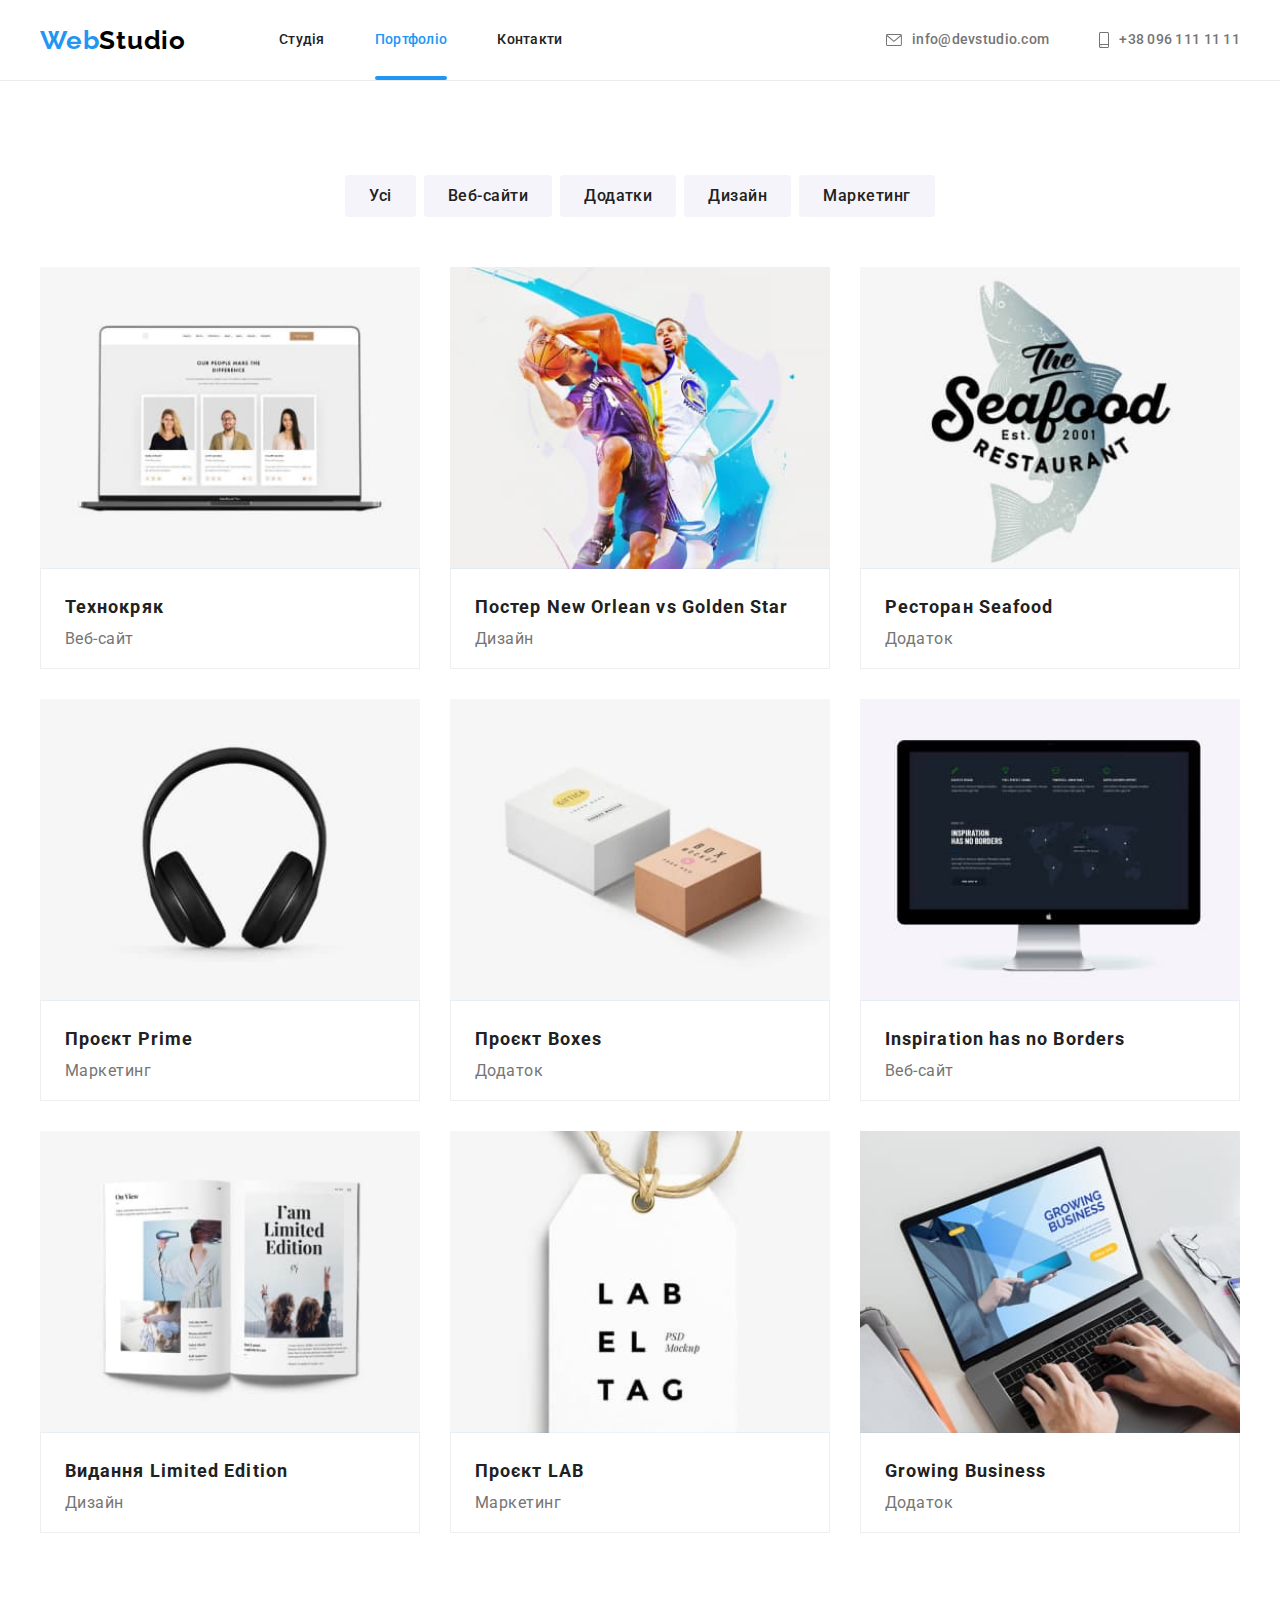
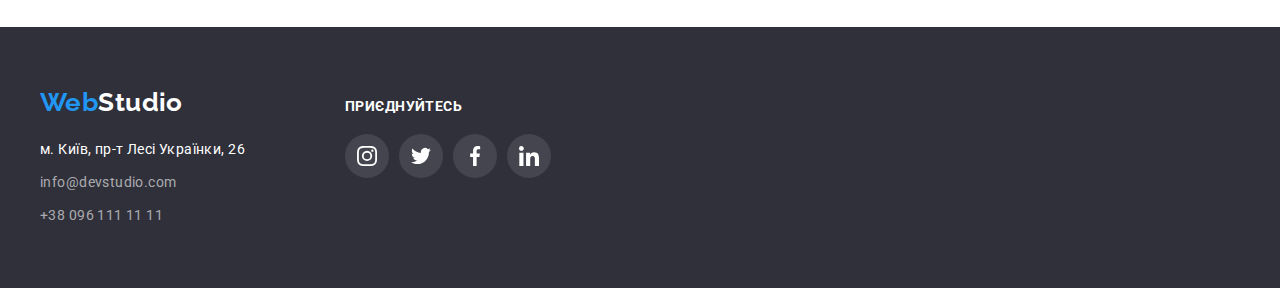
==== commit 497ee690: "Initialize mod-5" ====
--- a/portfolio.html
+++ b/portfolio.html
@@ -294,7 +294,7 @@
         </div>
 
         <div class="footer-links">
-          <h3 class="social-text">приєднуйтесь</h3>
+          <h3 class="social-title">приєднуйтесь</h3>
           <ul class="footer-items-link list">
             <li>
               <a
@@ -340,26 +340,6 @@
             </li>
           </ul>
         </div>
-        <div>
-          <h2 class="mail-text">Підпишіться на розсилку</h2>
-          <form class="mail-field">
-            <label class="form-lable"></label>
-            <input
-              type="email"
-              name="email"
-              class="form-icon"
-              placeholder="E-mail"
-              required
-            />
-
-            <button type="submit" class="btn footer-btn">
-              Підписатися
-              <svg width="24" height="24" class="icon-send">
-                <use href="./images/symbol-defs.svg#icon-send"></use>
-              </svg>
-            </button>
-          </form>
-        </div>
       </div>
     </footer>
   </body>
--- a/css/styles.css
+++ b/css/styles.css
@@ -24,6 +24,12 @@
   box-sizing: border-box;
 }
 
+*,
+*::before,
+*::after {
+  box-sizing: inherit;
+}
+
 body {
   font-family: var(--main-font-family);
 
@@ -54,12 +60,7 @@
 
 img {
   display: block;
-  max-width: 100%;
-  /* width: 100%; */
-}
-
-textarea {
-  resize: none;
+  width: 100%;
 }
 
 .section {
@@ -309,7 +310,7 @@
 .photo-title {
   position: absolute;
   left: 50%;
-  bottom: 27px;
+  bottom: 9%;
   transform: translateX(-50%);
 
   font-weight: 700;
@@ -326,7 +327,7 @@
   content: "";
   position: absolute;
   width: 100%;
-  height: 70px;
+  height: 24%;
   bottom: 0;
   background-color: var(--bcg-color-photo);
 }
@@ -404,7 +405,7 @@
   border-radius: 50%;
 }
 
-/*main click */
+/* click */
 .btn {
   font-family: inherit;
   font-weight: 700;
@@ -435,337 +436,6 @@
   padding: 10px 0;
 }
 
-.close-btn {
-  position: absolute;
-  top: 8px;
-  right: 8px;
-
-  height: 30px;
-  width: 30px;
-
-  border-radius: 50%;
-  border: 1px solid rgba(0, 0, 0, 0.1);
-
-  transition: fill var(--duration-timing-function);
-
-  cursor: pointer;
-}
-
-.close-btn:focus,
-.close-btn:hover {
-  fill: var(--accent-color);
-}
-
-/* clients */
-
-.clients {
-  padding: 94px 0;
-}
-
-.clients-list {
-  display: flex;
-  gap: 30px;
-}
-
-.company-logo {
-  flex-basis: calc((100% - 150px) / 6);
-}
-
-.company-link {
-  display: block;
-  padding: 16px 30px;
-
-  color: var(--svg-color);
-  border: 1px solid var(--svg-color);
-  border-radius: 4px;
-
-  transition: color var(--duration-timing-function),
-    border var(--duration-timing-function);
-}
-
-.clients-list .link:hover,
-.clients-list .link:focus {
-  border: 1px solid var(--accent-color);
-  color: var(--accent-color);
-}
-
-.clients-logo {
-  fill: currentColor;
-}
-
-/* portfolio section */
-.filter {
-  display: flex;
-  justify-content: center;
-  margin-bottom: 50px;
-  gap: 8px;
-}
-
-.filter .btn {
-  padding: 6px 22px;
-
-  font-weight: 500;
-  font-size: var(--main-font-size);
-  line-height: 1.63;
-  letter-spacing: 0.03em;
-
-  background-color: var(--bcg-color-button);
-  color: var(--text-color);
-
-  transition: color var(--duration-timing-function),
-    background-color var(--duration-timing-function),
-    box-shadow var(--duration-timing-function);
-}
-
-.filter .btn:hover,
-.filter .btn:focus {
-  color: var(--primary-white-color);
-  background-color: var(--accent-color);
-
-  box-shadow: 0px 3px 1px rgba(0, 0, 0, 0.1), 0px 1px 2px rgba(0, 0, 0, 0.08),
-    0px 2px 2px rgba(0, 0, 0, 0.12);
-}
-
-.works {
-  display: flex;
-  flex-wrap: wrap;
-  gap: 30px;
-}
-
-.work-list {
-  flex-basis: calc((100% - 60px) / 3);
-}
-
-.work-list .link {
-  display: block;
-
-  transition: box-shadow var(--duration-timing-function);
-}
-
-.work-list .link:hover,
-.work-list .link:focus {
-  box-shadow: 0px 1px 1px rgba(0, 0, 0, 0.12), 0px 4px 4px rgba(0, 0, 0, 0.06),
-    1px 4px 6px rgba(0, 0, 0, 0.16);
-}
-
-.works-title {
-  margin-bottom: 4px;
-
-  font-weight: 700;
-  font-size: 18px;
-  line-height: 2;
-  letter-spacing: 0.06em;
-}
-
-.works-helper {
-  padding: 20px 24px;
-
-  border-left: 1px solid #eeeeee;
-  border-right: 1px solid #eeeeee;
-  border-bottom: 1px solid #eeeeee;
-}
-
-.works .link {
-  color: var(--text-color);
-  text-decoration: none;
-}
-
-.work-thumb {
-  position: relative;
-  overflow: hidden;
-}
-
-.text-thumb {
-  position: absolute;
-  left: 7%;
-  right: 7%;
-  bottom: 22%;
-
-  font-size: 18px;
-  line-height: 1.56;
-  letter-spacing: 0.03em;
-
-  color: var(--primary-white-color);
-}
-
-.work-overlay {
-  position: absolute;
-  top: 0;
-  left: 0;
-  transform: translateY(100%);
-
-  width: 100%;
-  height: 100%;
-
-  background-color: var(--work-bcg-color);
-
-  transition: transform var(--duration-timing-function);
-}
-
-.work-list:hover .work-overlay {
-  transform: translateY(0);
-}
-
-/* footer */
-.last-page {
-  padding: 60px 0;
-
-  font-size: 14px;
-  line-height: 1.71;
-  letter-spacing: 0.03em;
-
-  background-color: var(--hero-footer-color);
-}
-
-.logo-footer {
-  display: block;
-  margin-bottom: 20px;
-
-  font-family: "Raleway", sans-serif;
-  font-weight: 700;
-  font-size: 26px;
-  line-height: 1.19;
-  text-decoration: none;
-
-  color: var(--primary-white-color);
-}
-
-.address {
-  display: block;
-
-  font-style: normal;
-}
-
-.contact {
-  display: block;
-  margin-bottom: 9px;
-}
-
-.contact:last-child {
-  margin: 0;
-}
-
-.address .link {
-  text-decoration: none;
-
-  color: var(--address-color);
-
-  transition: color var(--duration-timing-function);
-}
-
-.address .link:hover,
-.address .link:focus {
-  color: var(--accent-color);
-}
-
-.footer-address .link {
-  color: var(--primary-white-color);
-  text-decoration: none;
-}
-
-.footer-address .link:hover,
-.footer-addres .link:focus {
-  color: var(--accent-color);
-}
-
-.footer-social-links {
-  display: flex;
-  gap: 93px;
-  align-items: baseline;
-}
-
-.social-text,
-.mail-text {
-  margin-bottom: 20px;
-
-  font-weight: 700;
-  font-size: 14px;
-  line-height: 16px;
-  letter-spacing: 0.03em;
-  text-transform: uppercase;
-
-  color: var(--primary-white-color);
-}
-
-.footer-items-link {
-  display: flex;
-  gap: 10px;
-}
-
-.social-items {
-  display: flex;
-  justify-content: center;
-  align-items: center;
-
-  width: 44px;
-  height: 44px;
-  border-radius: 50%;
-
-  color: var(--primary-white-color);
-  background-color: var(--svg-background-color);
-
-  transition: background-color var(--duration-timing-function);
-}
-
-.footer-items-link .link:hover,
-.footer-items-link .link:focus {
-  background-color: var(--accent-color);
-}
-
-.footer-svg {
-  fill: currentColor;
-}
-
-/* footer form */
-.mail-field input::placeholder {
-  font-size: 16px;
-  line-height: 1.25;
-  letter-spacing: 0.03em;
-
-  color: var(--address-color);
-}
-
-.form-icon {
-  width: 355px;
-  min-height: 50px;
-
-  margin: 0;
-  padding: 0 18px;
-
-  font-size: 16px;
-  line-height: 1.25;
-  letter-spacing: 0.03em;
-
-  border: 1px solid rgba(255, 255, 255, 0.3);
-  filter: drop-shadow(0px 4px 4px rgba(0, 0, 0, 0.15));
-  border-radius: 4px;
-  background-color: transparent;
-  color: var(--address-color);
-
-  outline: transparent;
-
-  transition: filter var(--duration-timing-function),
-    border var(--duration-timing-function);
-}
-
-.form-icon:focus {
-  border: 1px solid var(--accent-color);
-}
-
-.footer-btn {
-  min-width: 200px;
-
-  margin-left: 12px;
-  padding: 10px 0;
-}
-
-.icon-send {
-  margin-left: 5px;
-
-  vertical-align: middle;
-}
-
-/* modal */
 .backdrop {
   position: fixed;
   top: 0;
@@ -792,15 +462,12 @@
 
 .modal {
   position: absolute;
-  /* top:50%; */
-  top: 53%;
+  top: 50%;
   left: 50%;
   transform: translate(-50%, -50%) scale(1);
 
-  padding: 40px;
-
-  width: 528px;
-  height: 581px;
+  min-width: 528px;
+  min-height: 581px;
 
   background-color: var(--primary-white-color);
   box-shadow: 0px 1px 3px rgba(0, 0, 0, 0.12), 0px 1px 1px rgba(0, 0, 0, 0.14),
@@ -810,155 +477,278 @@
   transition: transform var(--duration-timing-function);
 }
 
-.modal-text {
-  text-align: center;
-  margin-bottom: 12px;
+.close-btn {
+  margin: 8px;
+
+  position: absolute;
+  top: 0;
+  right: 0;
+
+  height: 30px;
+  width: 30px;
+
+  border-radius: 50%;
+  border: 1px solid rgba(0, 0, 0, 0.1);
+
+  cursor: pointer;
+}
+
+/* clients */
+
+.clients {
+  padding: 94px 0;
+}
+
+.clients-list {
+  display: flex;
+  gap: 30px;
+}
+
+.company-logo {
+  flex-basis: calc((100% - 150px) / 6);
+}
+
+.company-link {
+  display: block;
+  padding: 16px 32px;
+
+  color: var(--svg-color);
+  border: 1px solid var(--svg-color);
+  border-radius: 4px;
+
+  transition: color var(--duration-timing-function),
+    border var(--duration-timing-function);
+}
+
+.clients-list .link:hover,
+.clients-list .link:focus {
+  border: 1px solid var(--accent-color);
+  color: var(--accent-color);
+}
+
+.clients-logo {
+  fill: currentColor;
+}
+
+/* portfolio section */
+.filter {
+  display: flex;
+  justify-content: center;
+  margin-bottom: 50px;
+  gap: 8px;
+}
+
+.filter .btn {
+  padding: 6px 22px;
+
+  font-weight: 500;
+  font-size: var(--main-font-size);
+  line-height: 1.63;
+  letter-spacing: 0.03em;
+
+  background-color: var(--bcg-color-button);
+  color: var(--text-color);
+
+  transition: color var(--duration-timing-function),
+    background-color var(--duration-timing-function),
+    box-shadow var(--duration-timing-function);
+}
+
+.filter .btn:hover,
+.filter .btn:focus {
+  color: var(--primary-white-color);
+  background-color: var(--accent-color);
+
+  box-shadow: 0px 3px 1px rgba(0, 0, 0, 0.1), 0px 1px 2px rgba(0, 0, 0, 0.08),
+    0px 2px 2px rgba(0, 0, 0, 0.12);
+}
+
+.works {
+  display: flex;
+  flex-wrap: wrap;
+  gap: 30px;
+}
+
+.work-list {
+  flex-basis: calc((100% - 60px) / 3);
+}
+
+.work-list .link {
+  display: block;
+
+  transition: box-shadow var(--duration-timing-function);
+}
+
+.work-list .link:hover,
+.work-list .link:focus {
+  box-shadow: 0px 1px 1px rgba(0, 0, 0, 0.12), 0px 4px 4px rgba(0, 0, 0, 0.06),
+    1px 4px 6px rgba(0, 0, 0, 0.16);
+}
+
+.works-title {
+  margin-bottom: 4px;
 
   font-weight: 700;
-  font-size: 20px;
-  line-height: 1.15;
-  text-align: center;
-  letter-spacing: 0.03em;
-
+  font-size: 18px;
+  line-height: 2;
+  letter-spacing: 0.06em;
+}
+
+.works-helper {
+  padding: 20px 24px;
+
+  border-left: 1px solid #eeeeee;
+  border-right: 1px solid #eeeeee;
+  border-bottom: 1px solid #eeeeee;
+}
+
+.works .link {
   color: var(--text-color);
-}
-
-.form {
-  padding: 0;
-  margin: 0;
-}
-
-.form-field {
+  text-decoration: none;
+}
+
+.work-thumb {
   position: relative;
-
-  display: flex;
-  flex-direction: column;
-}
-
-.form .form-field + .form-field {
-  margin-top: 10px;
-}
-
-.form-field .form-input {
-  margin: 0;
-  border: 1px solid rgba(33, 33, 33, 0.2);
-  border-radius: 4px;
-
-  font-size: 16px;
-  line-height: 1.25;
-  letter-spacing: 0.03em;
-
-  color: var(--p-color);
-
-  transition: border var(--duration--function);
-
-  outline: transparent;
-}
-
-.form-field input {
-  height: 40px;
-
-  padding: 0 15px 0 42px;
-}
-
-.form-field textarea {
-  padding: 12px 16px;
-}
-
-.form-field label {
-  margin-bottom: 4px;
-  font-size: 12px;
-  line-height: 1.16;
-  letter-spacing: 0.01em;
-
-  color: var(--p-color);
-}
-
-.form-input:focus {
-  border: 1px solid var(--accent-color);
-}
-
-.modal-svg {
+  overflow: hidden;
+}
+
+.text-thumb {
   position: absolute;
-  left: 15px;
-  top: 50%;
-
-  transition: fill var(--duration-timing-function);
-}
-
-.form-input:focus ~ .modal-svg {
-  fill: var(--accent-color);
-}
-
-.form-field .form-input::placeholder {
-  font-size: 12px;
-  line-height: 1.16;
-  letter-spacing: 0.01em;
-
-  color: rgba(117, 117, 117, 0.5);
-}
-
-.label {
-  display: flex;
-  align-items: center;
-  justify-content: center;
-
-  margin: 20px 0 30px 0;
+  left: 7%;
+  right: 7%;
+  bottom: 22%;
+
+  font-weight: 400;
+  font-size: 18px;
+  line-height: 1.56;
+  letter-spacing: 0.03em;
+
+  color: var(--primary-white-color);
+}
+
+.work-overlay {
+  position: absolute;
+  top: 0;
+  left: 0;
+  transform: translateY(100%);
+
+  width: 100%;
+  height: 100%;
+
+  background-color: var(--work-bcg-color);
+
+  transition: transform var(--duration-timing-function);
+}
+
+.work-list:hover .work-overlay {
+  transform: translateY(0);
+}
+
+/* footer */
+.last-page {
+  padding: 60px 0;
 
   font-size: 14px;
   line-height: 1.71;
   letter-spacing: 0.03em;
 
-  color: var(--p-color);
-}
-
-.checkbox {
-  appearance: none;
-
-  position: absolute;
-}
-
-.icon {
-  display: inline-block;
-
-  width: 16x;
-  height: 15px;
-
-  margin-right: 7px;
-
-  border: 2px solid var(--text-color);
-  border-radius: 2px;
-
-  transition: background-color var(--duration-timing-function),
-    border-radius var(--duration-timing-function),
-    border-color var(--duration-timing-function);
-}
-
-.checkbox:checked ~ .icon {
-  background-size: contain;
-  background-origin: border-box;
-  border-color: transparent;
+  background-color: var(--hero-footer-color);
+}
+
+.logo-footer {
+  display: block;
+  margin-bottom: 20px;
+
+  font-family: "Raleway", sans-serif;
+  font-weight: 700;
+  font-size: 26px;
+  line-height: 1.19;
+  text-decoration: none;
+
+  color: var(--primary-white-color);
+}
+
+.address {
+  display: block;
+
+  font-style: normal;
+}
+
+.contact {
+  display: block;
+  margin-bottom: 9px;
+}
+
+.contact:last-child {
+  margin: 0;
+}
+
+.address .link {
+  text-decoration: none;
+
+  color: var(--address-color);
+
+  transition: color var(--duration-timing-function);
+}
+
+.address .link:hover,
+.address .link:focus {
+  color: var(--accent-color);
+}
+
+.footer-address .link {
+  color: var(--primary-white-color);
+  text-decoration: none;
+}
+
+.footer-address .link:hover,
+.footer-addres .link:focus {
+  color: var(--accent-color);
+}
+
+.footer-social-links {
+  display: flex;
+  gap: 100px;
+  align-items: baseline;
+}
+
+.social-title {
+  margin-bottom: 20px;
+
+  font-weight: 700;
+  font-size: 14px;
+  line-height: 16px;
+  letter-spacing: 0.03em;
+  text-transform: uppercase;
+
+  color: var(--primary-white-color);
+}
+
+.footer-items-link {
+  display: flex;
+  gap: 10px;
+}
+
+.social-items {
+  display: flex;
+  justify-content: center;
+  align-items: center;
+
+  width: 44px;
+  height: 44px;
+  border-radius: 50%;
+
+  color: var(--primary-white-color);
+  background-color: var(--svg-background-color);
+
+  transition: background-color var(--duration-timing-function);
+}
+
+.footer-items-link .link:hover,
+.footer-items-link .link:focus {
   background-color: var(--accent-color);
 }
 
-.modal-btn {
-  display: block;
-  margin-left: auto;
-  margin-right: auto;
-  padding: 10px 0;
-
-  min-width: 200px;
-}
-
-.policy-link {
-  margin-left: 3px;
-
-  color: var(--accent-color);
-
-  transition: var(--duration-timing-function);
-}
-
-.policy-link:hover,
-.policy-link:focus {
-  color: #188ce8;
-}
+.footer-svg {
+  fill: currentColor;
+}
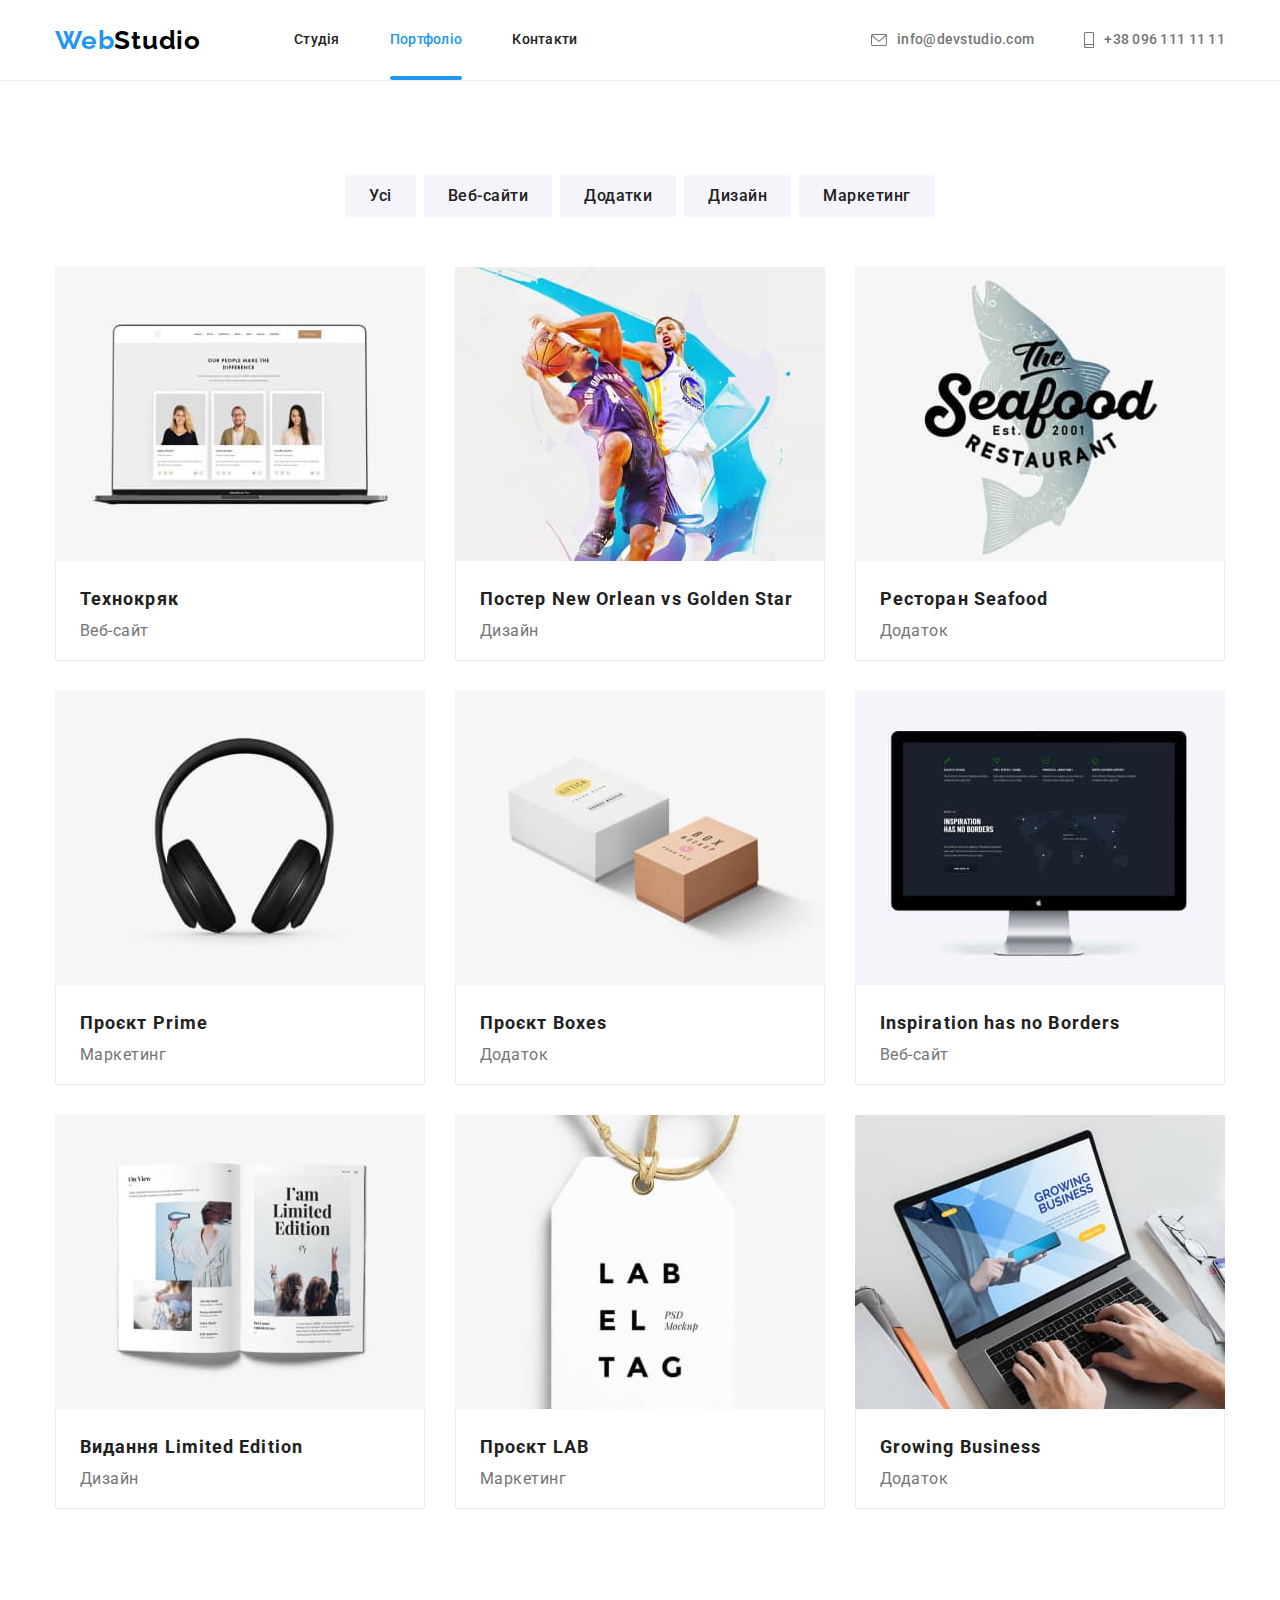
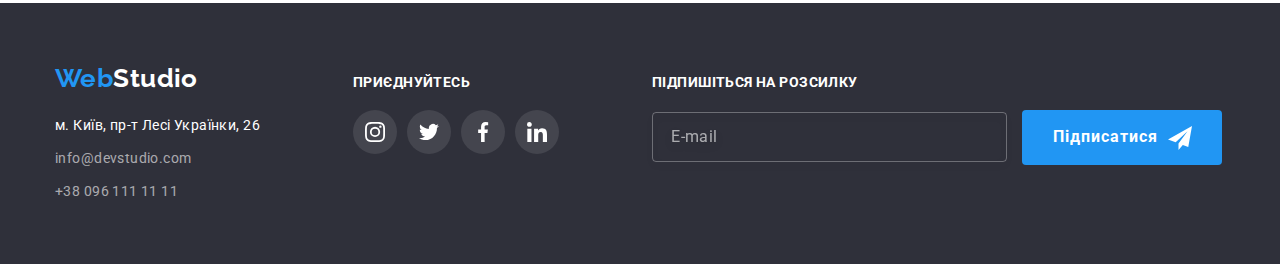
==== commit 96988c46: "додав 7дз" ====
--- a/portfolio.html
+++ b/portfolio.html
@@ -294,7 +294,7 @@
         </div>
 
         <div class="footer-links">
-          <h3 class="social-title">приєднуйтесь</h3>
+          <h3 class="social-text">приєднуйтесь</h3>
           <ul class="footer-items-link list">
             <li>
               <a
@@ -340,6 +340,26 @@
             </li>
           </ul>
         </div>
+        <div>
+          <h2 class="mail-text">Підпишіться на розсилку</h2>
+          <form class="mail-field">
+            <label class="form-lable"></label>
+            <input
+              type="email"
+              name="email"
+              class="form-icon"
+              placeholder="E-mail"
+              required
+            />
+
+            <button type="submit" class="btn footer-btn">
+              Підписатися
+              <svg width="24" height="24" class="icon-send">
+                <use href="./images/symbol-defs.svg#icon-send"></use>
+              </svg>
+            </button>
+          </form>
+        </div>
       </div>
     </footer>
   </body>
--- a/css/styles.css
+++ b/css/styles.css
@@ -24,12 +24,6 @@
   box-sizing: border-box;
 }
 
-*,
-*::before,
-*::after {
-  box-sizing: inherit;
-}
-
 body {
   font-family: var(--main-font-family);
 
@@ -60,7 +54,12 @@
 
 img {
   display: block;
-  width: 100%;
+  max-width: 100%;
+  /* width: 100%; */
+}
+
+textarea {
+  resize: none;
 }
 
 .section {
@@ -310,7 +309,7 @@
 .photo-title {
   position: absolute;
   left: 50%;
-  bottom: 9%;
+  bottom: 27px;
   transform: translateX(-50%);
 
   font-weight: 700;
@@ -327,7 +326,7 @@
   content: "";
   position: absolute;
   width: 100%;
-  height: 24%;
+  height: 70px;
   bottom: 0;
   background-color: var(--bcg-color-photo);
 }
@@ -405,7 +404,7 @@
   border-radius: 50%;
 }
 
-/* click */
+/*main click */
 .btn {
   font-family: inherit;
   font-weight: 700;
@@ -436,6 +435,337 @@
   padding: 10px 0;
 }
 
+.close-btn {
+  position: absolute;
+  top: 8px;
+  right: 8px;
+
+  height: 30px;
+  width: 30px;
+
+  border-radius: 50%;
+  border: 1px solid rgba(0, 0, 0, 0.1);
+
+  transition: fill var(--duration-timing-function);
+
+  cursor: pointer;
+}
+
+.close-btn:focus,
+.close-btn:hover {
+  fill: var(--accent-color);
+}
+
+/* clients */
+
+.clients {
+  padding: 94px 0;
+}
+
+.clients-list {
+  display: flex;
+  gap: 30px;
+}
+
+.company-logo {
+  flex-basis: calc((100% - 150px) / 6);
+}
+
+.company-link {
+  display: block;
+  padding: 16px 30px;
+
+  color: var(--svg-color);
+  border: 1px solid var(--svg-color);
+  border-radius: 4px;
+
+  transition: color var(--duration-timing-function),
+    border var(--duration-timing-function);
+}
+
+.clients-list .link:hover,
+.clients-list .link:focus {
+  border: 1px solid var(--accent-color);
+  color: var(--accent-color);
+}
+
+.clients-logo {
+  fill: currentColor;
+}
+
+/* portfolio section */
+.filter {
+  display: flex;
+  justify-content: center;
+  margin-bottom: 50px;
+  gap: 8px;
+}
+
+.filter .btn {
+  padding: 6px 22px;
+
+  font-weight: 500;
+  font-size: var(--main-font-size);
+  line-height: 1.63;
+  letter-spacing: 0.03em;
+
+  background-color: var(--bcg-color-button);
+  color: var(--text-color);
+
+  transition: color var(--duration-timing-function),
+    background-color var(--duration-timing-function),
+    box-shadow var(--duration-timing-function);
+}
+
+.filter .btn:hover,
+.filter .btn:focus {
+  color: var(--primary-white-color);
+  background-color: var(--accent-color);
+
+  box-shadow: 0px 3px 1px rgba(0, 0, 0, 0.1), 0px 1px 2px rgba(0, 0, 0, 0.08),
+    0px 2px 2px rgba(0, 0, 0, 0.12);
+}
+
+.works {
+  display: flex;
+  flex-wrap: wrap;
+  gap: 30px;
+}
+
+.work-list {
+  flex-basis: calc((100% - 60px) / 3);
+}
+
+.work-list .link {
+  display: block;
+
+  transition: box-shadow var(--duration-timing-function);
+}
+
+.work-list .link:hover,
+.work-list .link:focus {
+  box-shadow: 0px 1px 1px rgba(0, 0, 0, 0.12), 0px 4px 4px rgba(0, 0, 0, 0.06),
+    1px 4px 6px rgba(0, 0, 0, 0.16);
+}
+
+.works-title {
+  margin-bottom: 4px;
+
+  font-weight: 700;
+  font-size: 18px;
+  line-height: 2;
+  letter-spacing: 0.06em;
+}
+
+.works-helper {
+  padding: 20px 24px;
+
+  border-left: 1px solid #eeeeee;
+  border-right: 1px solid #eeeeee;
+  border-bottom: 1px solid #eeeeee;
+}
+
+.works .link {
+  color: var(--text-color);
+  text-decoration: none;
+}
+
+.work-thumb {
+  position: relative;
+  overflow: hidden;
+}
+
+.text-thumb {
+  position: absolute;
+  left: 7%;
+  right: 7%;
+  bottom: 22%;
+
+  font-size: 18px;
+  line-height: 1.56;
+  letter-spacing: 0.03em;
+
+  color: var(--primary-white-color);
+}
+
+.work-overlay {
+  position: absolute;
+  top: 0;
+  left: 0;
+  transform: translateY(100%);
+
+  width: 100%;
+  height: 100%;
+
+  background-color: var(--work-bcg-color);
+
+  transition: transform var(--duration-timing-function);
+}
+
+.work-list:hover .work-overlay {
+  transform: translateY(0);
+}
+
+/* footer */
+.last-page {
+  padding: 60px 0;
+
+  font-size: 14px;
+  line-height: 1.71;
+  letter-spacing: 0.03em;
+
+  background-color: var(--hero-footer-color);
+}
+
+.logo-footer {
+  display: block;
+  margin-bottom: 20px;
+
+  font-family: "Raleway", sans-serif;
+  font-weight: 700;
+  font-size: 26px;
+  line-height: 1.19;
+  text-decoration: none;
+
+  color: var(--primary-white-color);
+}
+
+.address {
+  display: block;
+
+  font-style: normal;
+}
+
+.contact {
+  display: block;
+  margin-bottom: 9px;
+}
+
+.contact:last-child {
+  margin: 0;
+}
+
+.address .link {
+  text-decoration: none;
+
+  color: var(--address-color);
+
+  transition: color var(--duration-timing-function);
+}
+
+.address .link:hover,
+.address .link:focus {
+  color: var(--accent-color);
+}
+
+.footer-address .link {
+  color: var(--primary-white-color);
+  text-decoration: none;
+}
+
+.footer-address .link:hover,
+.footer-addres .link:focus {
+  color: var(--accent-color);
+}
+
+.footer-social-links {
+  display: flex;
+  gap: 93px;
+  align-items: baseline;
+}
+
+.social-text,
+.mail-text {
+  margin-bottom: 20px;
+
+  font-weight: 700;
+  font-size: 14px;
+  line-height: 16px;
+  letter-spacing: 0.03em;
+  text-transform: uppercase;
+
+  color: var(--primary-white-color);
+}
+
+.footer-items-link {
+  display: flex;
+  gap: 10px;
+}
+
+.social-items {
+  display: flex;
+  justify-content: center;
+  align-items: center;
+
+  width: 44px;
+  height: 44px;
+  border-radius: 50%;
+
+  color: var(--primary-white-color);
+  background-color: var(--svg-background-color);
+
+  transition: background-color var(--duration-timing-function);
+}
+
+.footer-items-link .link:hover,
+.footer-items-link .link:focus {
+  background-color: var(--accent-color);
+}
+
+.footer-svg {
+  fill: currentColor;
+}
+
+/* footer form */
+.mail-field input::placeholder {
+  font-size: 16px;
+  line-height: 1.25;
+  letter-spacing: 0.03em;
+
+  color: var(--address-color);
+}
+
+.form-icon {
+  width: 355px;
+  min-height: 50px;
+
+  margin: 0;
+  padding: 0 18px;
+
+  font-size: 16px;
+  line-height: 1.25;
+  letter-spacing: 0.03em;
+
+  border: 1px solid rgba(255, 255, 255, 0.3);
+  filter: drop-shadow(0px 4px 4px rgba(0, 0, 0, 0.15));
+  border-radius: 4px;
+  background-color: transparent;
+  color: var(--address-color);
+
+  outline: transparent;
+
+  transition: filter var(--duration-timing-function),
+    border var(--duration-timing-function);
+}
+
+.form-icon:focus {
+  border: 1px solid var(--accent-color);
+}
+
+.footer-btn {
+  min-width: 200px;
+
+  margin-left: 12px;
+  padding: 10px 0;
+}
+
+.icon-send {
+  margin-left: 5px;
+
+  vertical-align: middle;
+}
+
+/* modal */
 .backdrop {
   position: fixed;
   top: 0;
@@ -462,12 +792,15 @@
 
 .modal {
   position: absolute;
-  top: 50%;
+  /* top:50%; */
+  top: 53%;
   left: 50%;
   transform: translate(-50%, -50%) scale(1);
 
-  min-width: 528px;
-  min-height: 581px;
+  padding: 40px;
+
+  width: 528px;
+  height: 581px;
 
   background-color: var(--primary-white-color);
   box-shadow: 0px 1px 3px rgba(0, 0, 0, 0.12), 0px 1px 1px rgba(0, 0, 0, 0.14),
@@ -477,278 +810,155 @@
   transition: transform var(--duration-timing-function);
 }
 
-.close-btn {
-  margin: 8px;
-
+.modal-text {
+  text-align: center;
+  margin-bottom: 12px;
+
+  font-weight: 700;
+  font-size: 20px;
+  line-height: 1.15;
+  text-align: center;
+  letter-spacing: 0.03em;
+
+  color: var(--text-color);
+}
+
+.form {
+  padding: 0;
+  margin: 0;
+}
+
+.form-field {
+  position: relative;
+
+  display: flex;
+  flex-direction: column;
+}
+
+.form .form-field + .form-field {
+  margin-top: 10px;
+}
+
+.form-field .form-input {
+  margin: 0;
+  border: 1px solid rgba(33, 33, 33, 0.2);
+  border-radius: 4px;
+
+  font-size: 16px;
+  line-height: 1.25;
+  letter-spacing: 0.03em;
+
+  color: var(--p-color);
+
+  transition: border var(--duration--function);
+
+  outline: transparent;
+}
+
+.form-field input {
+  height: 40px;
+
+  padding: 0 15px 0 42px;
+}
+
+.form-field textarea {
+  padding: 12px 16px;
+}
+
+.form-field label {
+  margin-bottom: 4px;
+  font-size: 12px;
+  line-height: 1.16;
+  letter-spacing: 0.01em;
+
+  color: var(--p-color);
+}
+
+.form-input:focus {
+  border: 1px solid var(--accent-color);
+}
+
+.modal-svg {
   position: absolute;
-  top: 0;
-  right: 0;
-
-  height: 30px;
-  width: 30px;
-
-  border-radius: 50%;
-  border: 1px solid rgba(0, 0, 0, 0.1);
-
-  cursor: pointer;
-}
-
-/* clients */
-
-.clients {
-  padding: 94px 0;
-}
-
-.clients-list {
-  display: flex;
-  gap: 30px;
-}
-
-.company-logo {
-  flex-basis: calc((100% - 150px) / 6);
-}
-
-.company-link {
-  display: block;
-  padding: 16px 32px;
-
-  color: var(--svg-color);
-  border: 1px solid var(--svg-color);
-  border-radius: 4px;
-
-  transition: color var(--duration-timing-function),
-    border var(--duration-timing-function);
-}
-
-.clients-list .link:hover,
-.clients-list .link:focus {
-  border: 1px solid var(--accent-color);
-  color: var(--accent-color);
-}
-
-.clients-logo {
-  fill: currentColor;
-}
-
-/* portfolio section */
-.filter {
-  display: flex;
+  left: 15px;
+  top: 50%;
+
+  transition: fill var(--duration-timing-function);
+}
+
+.form-input:focus ~ .modal-svg {
+  fill: var(--accent-color);
+}
+
+.form-field .form-input::placeholder {
+  font-size: 12px;
+  line-height: 1.16;
+  letter-spacing: 0.01em;
+
+  color: rgba(117, 117, 117, 0.5);
+}
+
+.label {
+  display: flex;
+  align-items: center;
   justify-content: center;
-  margin-bottom: 50px;
-  gap: 8px;
-}
-
-.filter .btn {
-  padding: 6px 22px;
-
-  font-weight: 500;
-  font-size: var(--main-font-size);
-  line-height: 1.63;
-  letter-spacing: 0.03em;
-
-  background-color: var(--bcg-color-button);
-  color: var(--text-color);
-
-  transition: color var(--duration-timing-function),
-    background-color var(--duration-timing-function),
-    box-shadow var(--duration-timing-function);
-}
-
-.filter .btn:hover,
-.filter .btn:focus {
-  color: var(--primary-white-color);
-  background-color: var(--accent-color);
-
-  box-shadow: 0px 3px 1px rgba(0, 0, 0, 0.1), 0px 1px 2px rgba(0, 0, 0, 0.08),
-    0px 2px 2px rgba(0, 0, 0, 0.12);
-}
-
-.works {
-  display: flex;
-  flex-wrap: wrap;
-  gap: 30px;
-}
-
-.work-list {
-  flex-basis: calc((100% - 60px) / 3);
-}
-
-.work-list .link {
-  display: block;
-
-  transition: box-shadow var(--duration-timing-function);
-}
-
-.work-list .link:hover,
-.work-list .link:focus {
-  box-shadow: 0px 1px 1px rgba(0, 0, 0, 0.12), 0px 4px 4px rgba(0, 0, 0, 0.06),
-    1px 4px 6px rgba(0, 0, 0, 0.16);
-}
-
-.works-title {
-  margin-bottom: 4px;
-
-  font-weight: 700;
-  font-size: 18px;
-  line-height: 2;
-  letter-spacing: 0.06em;
-}
-
-.works-helper {
-  padding: 20px 24px;
-
-  border-left: 1px solid #eeeeee;
-  border-right: 1px solid #eeeeee;
-  border-bottom: 1px solid #eeeeee;
-}
-
-.works .link {
-  color: var(--text-color);
-  text-decoration: none;
-}
-
-.work-thumb {
-  position: relative;
-  overflow: hidden;
-}
-
-.text-thumb {
-  position: absolute;
-  left: 7%;
-  right: 7%;
-  bottom: 22%;
-
-  font-weight: 400;
-  font-size: 18px;
-  line-height: 1.56;
-  letter-spacing: 0.03em;
-
-  color: var(--primary-white-color);
-}
-
-.work-overlay {
-  position: absolute;
-  top: 0;
-  left: 0;
-  transform: translateY(100%);
-
-  width: 100%;
-  height: 100%;
-
-  background-color: var(--work-bcg-color);
-
-  transition: transform var(--duration-timing-function);
-}
-
-.work-list:hover .work-overlay {
-  transform: translateY(0);
-}
-
-/* footer */
-.last-page {
-  padding: 60px 0;
+
+  margin: 20px 0 30px 0;
 
   font-size: 14px;
   line-height: 1.71;
   letter-spacing: 0.03em;
 
-  background-color: var(--hero-footer-color);
-}
-
-.logo-footer {
+  color: var(--p-color);
+}
+
+.checkbox {
+  appearance: none;
+
+  position: absolute;
+}
+
+.icon {
+  display: inline-block;
+
+  width: 16x;
+  height: 15px;
+
+  margin-right: 7px;
+
+  border: 2px solid var(--text-color);
+  border-radius: 2px;
+
+  transition: background-color var(--duration-timing-function),
+    border-radius var(--duration-timing-function),
+    border-color var(--duration-timing-function);
+}
+
+.checkbox:checked ~ .icon {
+  background-size: contain;
+  background-origin: border-box;
+  border-color: transparent;
+  background-color: var(--accent-color);
+}
+
+.modal-btn {
   display: block;
-  margin-bottom: 20px;
-
-  font-family: "Raleway", sans-serif;
-  font-weight: 700;
-  font-size: 26px;
-  line-height: 1.19;
-  text-decoration: none;
-
-  color: var(--primary-white-color);
-}
-
-.address {
-  display: block;
-
-  font-style: normal;
-}
-
-.contact {
-  display: block;
-  margin-bottom: 9px;
-}
-
-.contact:last-child {
-  margin: 0;
-}
-
-.address .link {
-  text-decoration: none;
-
-  color: var(--address-color);
-
-  transition: color var(--duration-timing-function);
-}
-
-.address .link:hover,
-.address .link:focus {
+  margin-left: auto;
+  margin-right: auto;
+  padding: 10px 0;
+
+  min-width: 200px;
+}
+
+.policy-link {
+  margin-left: 3px;
+
   color: var(--accent-color);
-}
-
-.footer-address .link {
-  color: var(--primary-white-color);
-  text-decoration: none;
-}
-
-.footer-address .link:hover,
-.footer-addres .link:focus {
-  color: var(--accent-color);
-}
-
-.footer-social-links {
-  display: flex;
-  gap: 100px;
-  align-items: baseline;
-}
-
-.social-title {
-  margin-bottom: 20px;
-
-  font-weight: 700;
-  font-size: 14px;
-  line-height: 16px;
-  letter-spacing: 0.03em;
-  text-transform: uppercase;
-
-  color: var(--primary-white-color);
-}
-
-.footer-items-link {
-  display: flex;
-  gap: 10px;
-}
-
-.social-items {
-  display: flex;
-  justify-content: center;
-  align-items: center;
-
-  width: 44px;
-  height: 44px;
-  border-radius: 50%;
-
-  color: var(--primary-white-color);
-  background-color: var(--svg-background-color);
-
-  transition: background-color var(--duration-timing-function);
-}
-
-.footer-items-link .link:hover,
-.footer-items-link .link:focus {
-  background-color: var(--accent-color);
-}
-
-.footer-svg {
-  fill: currentColor;
-}
+
+  transition: var(--duration-timing-function);
+}
+
+.policy-link:hover,
+.policy-link:focus {
+  color: #188ce8;
+}
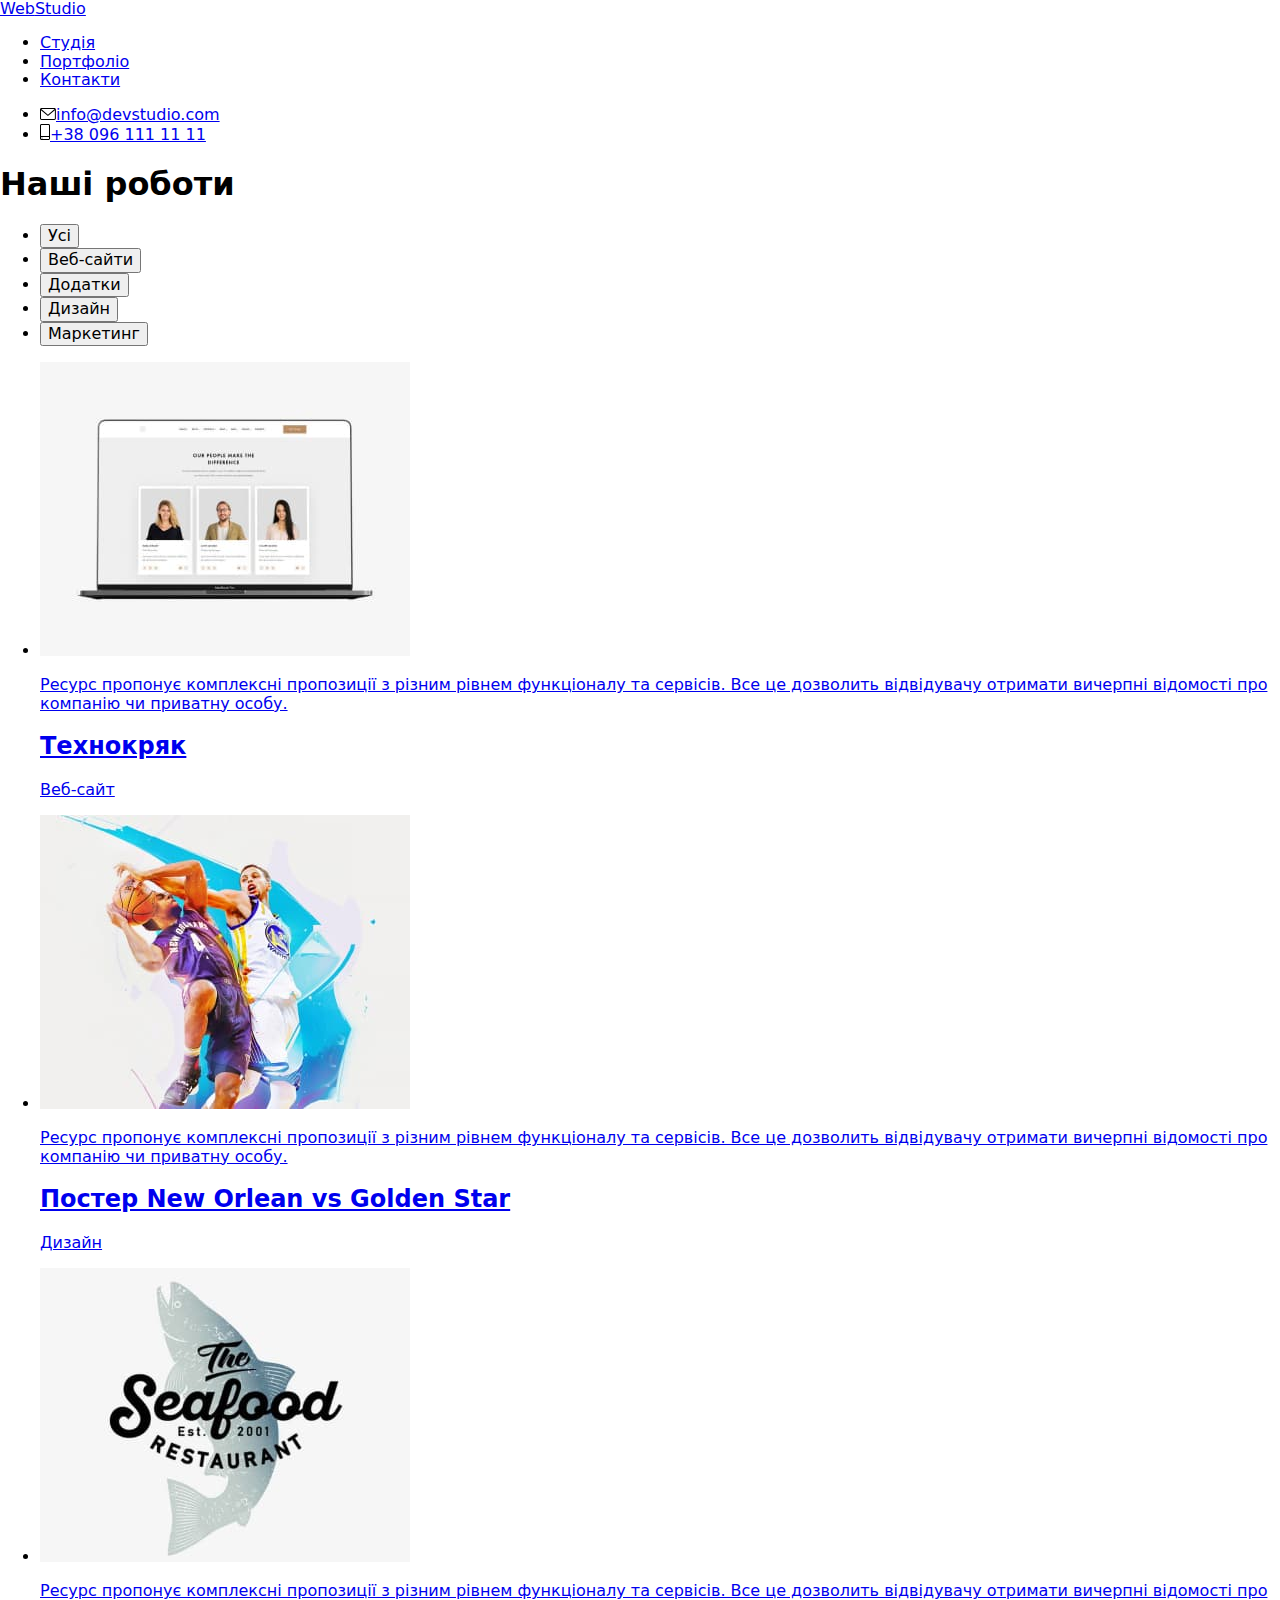
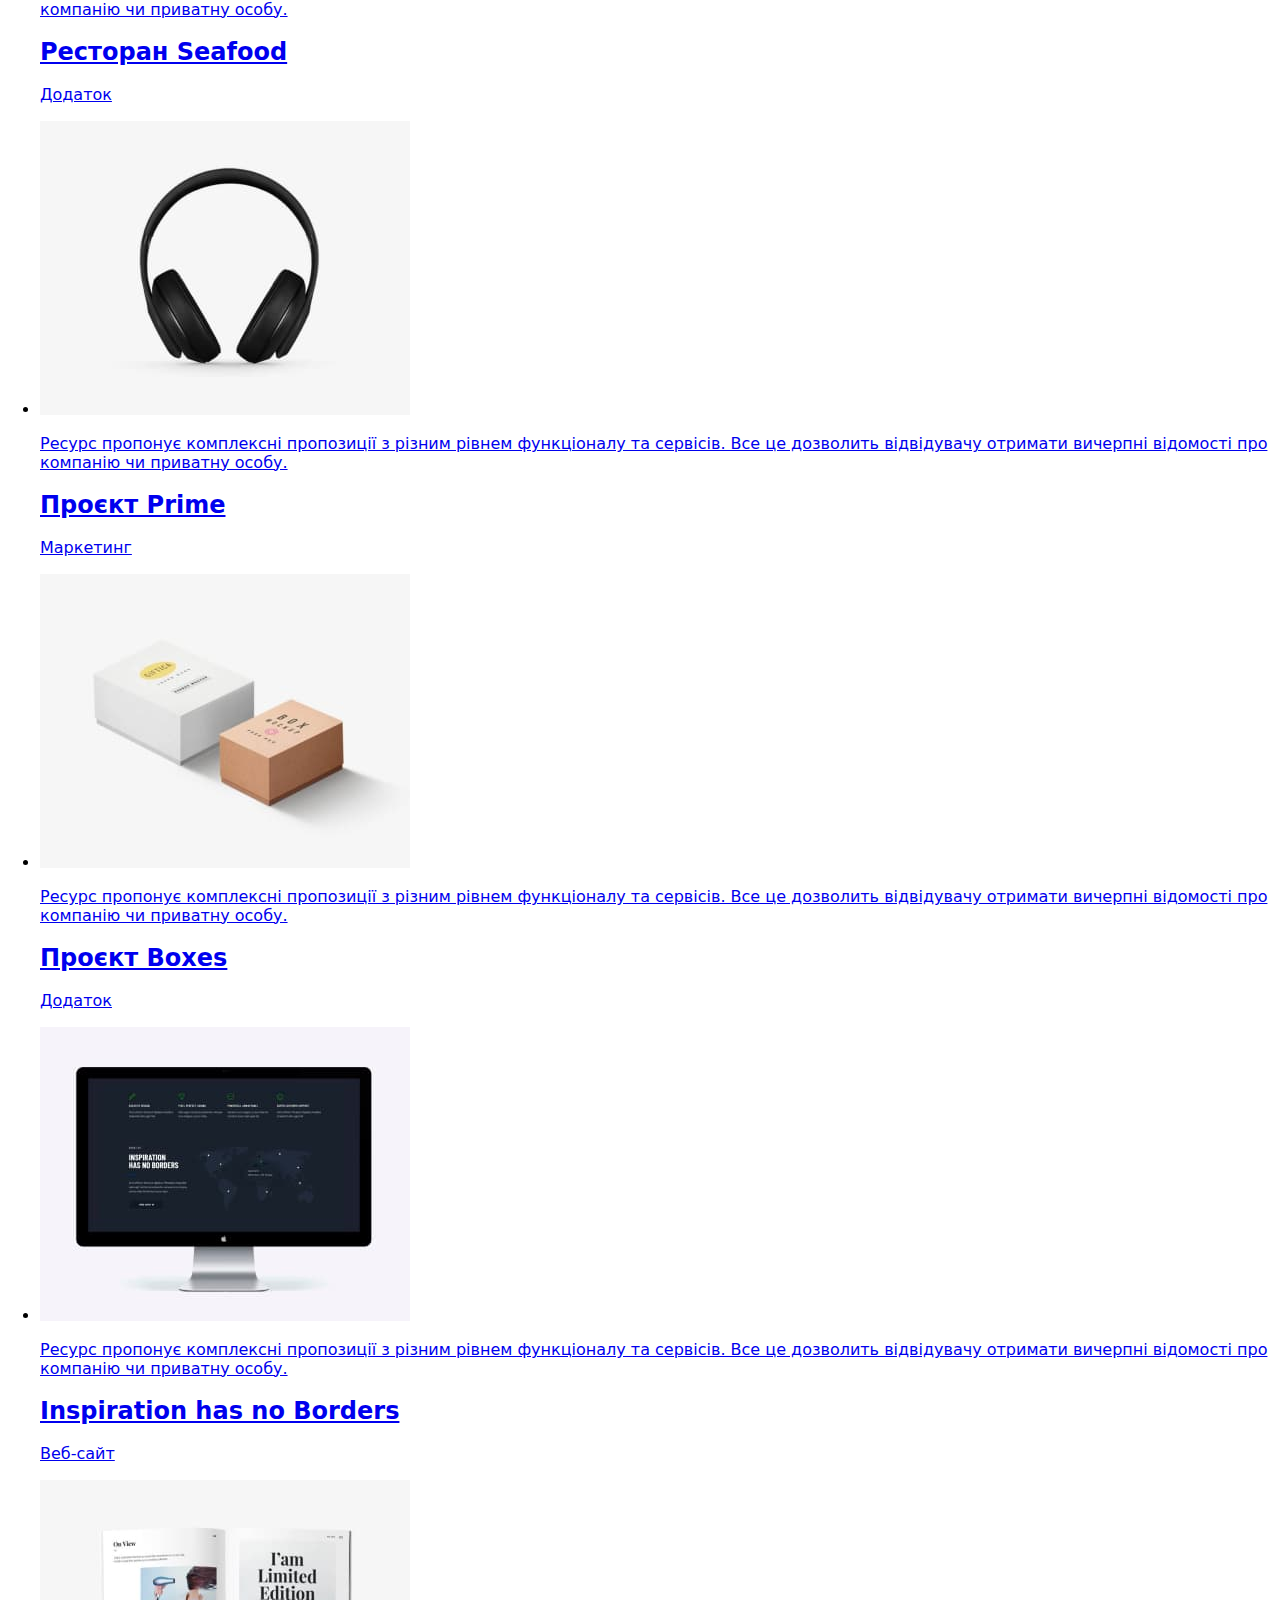
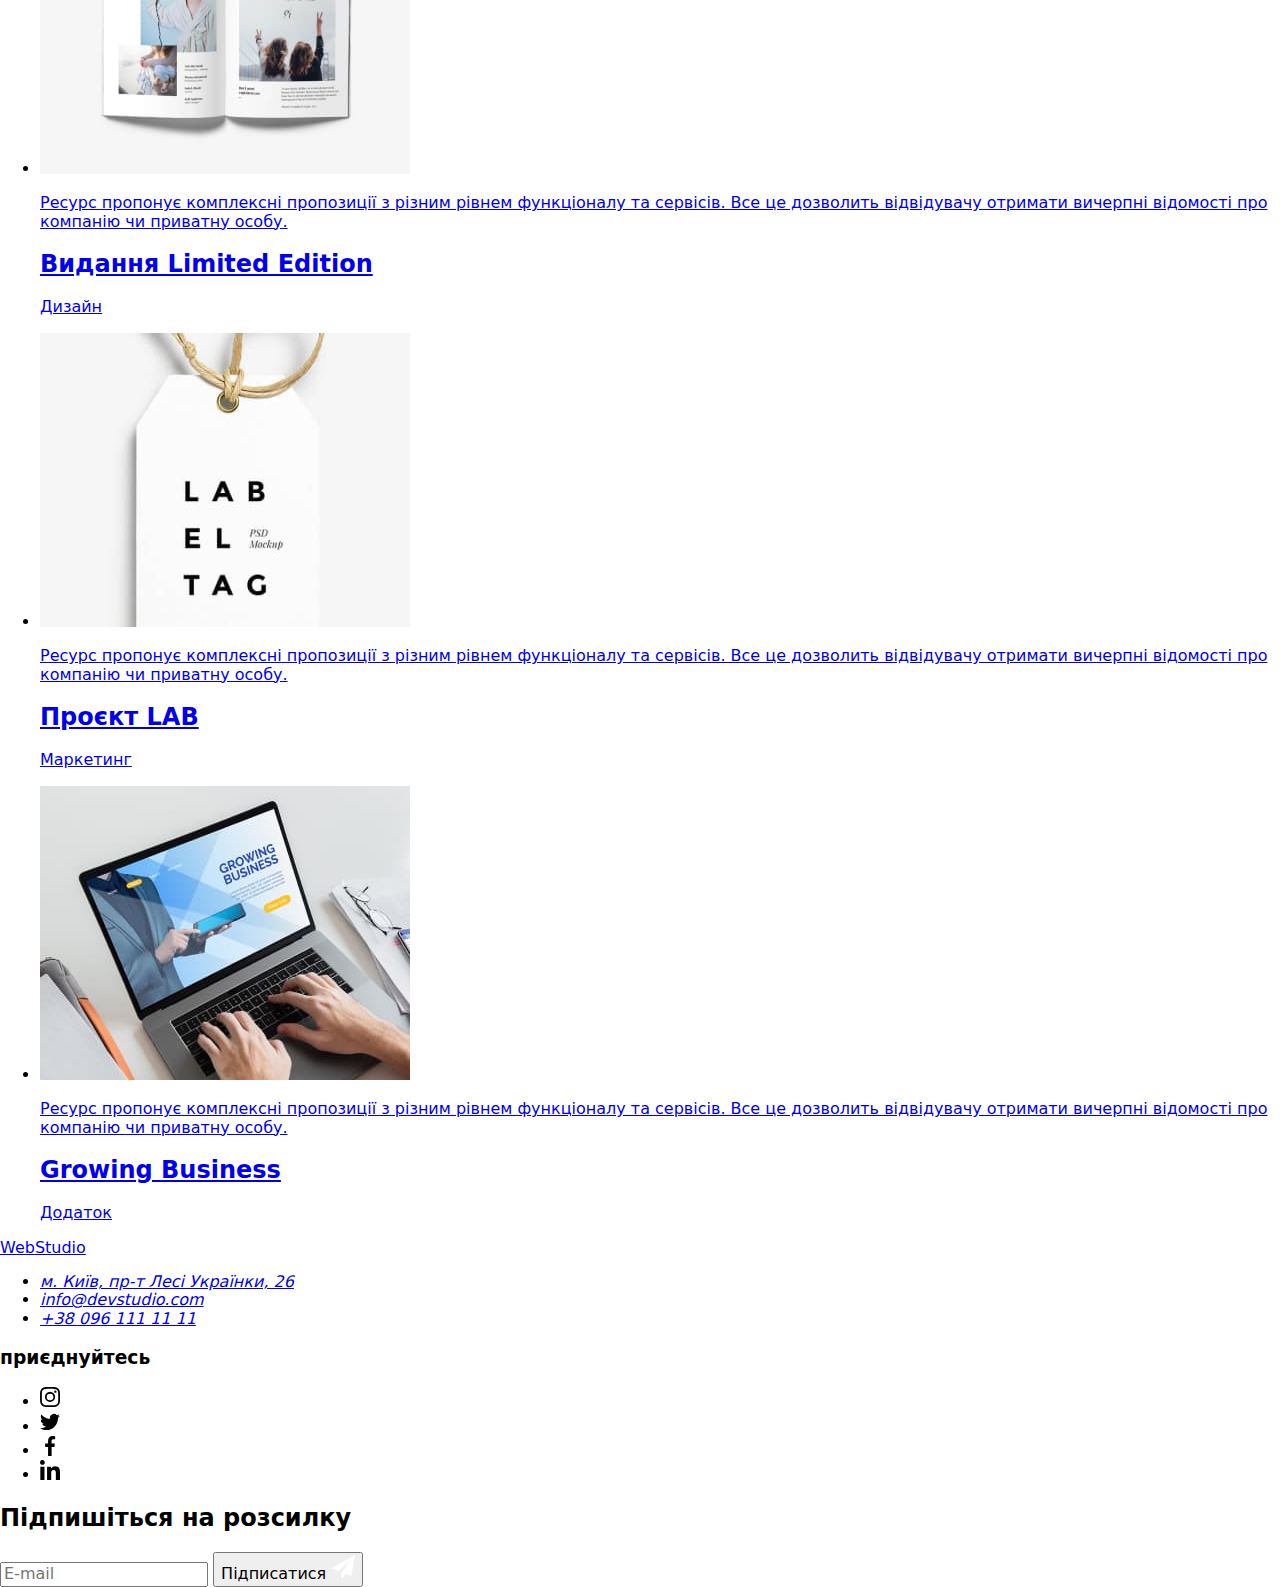
==== commit e3fb9401: "Update portfolio.html" ====
--- a/portfolio.html
+++ b/portfolio.html
@@ -22,7 +22,7 @@
     <!--шапка-->
     <header class="main-header">
       <div class="page-header container">
-        <nav class="page-header">
+        <nav class="page__header">
           <a href="./index.html" class="logo"
             ><span class="logo-word">Web</span>Studio</a
           >
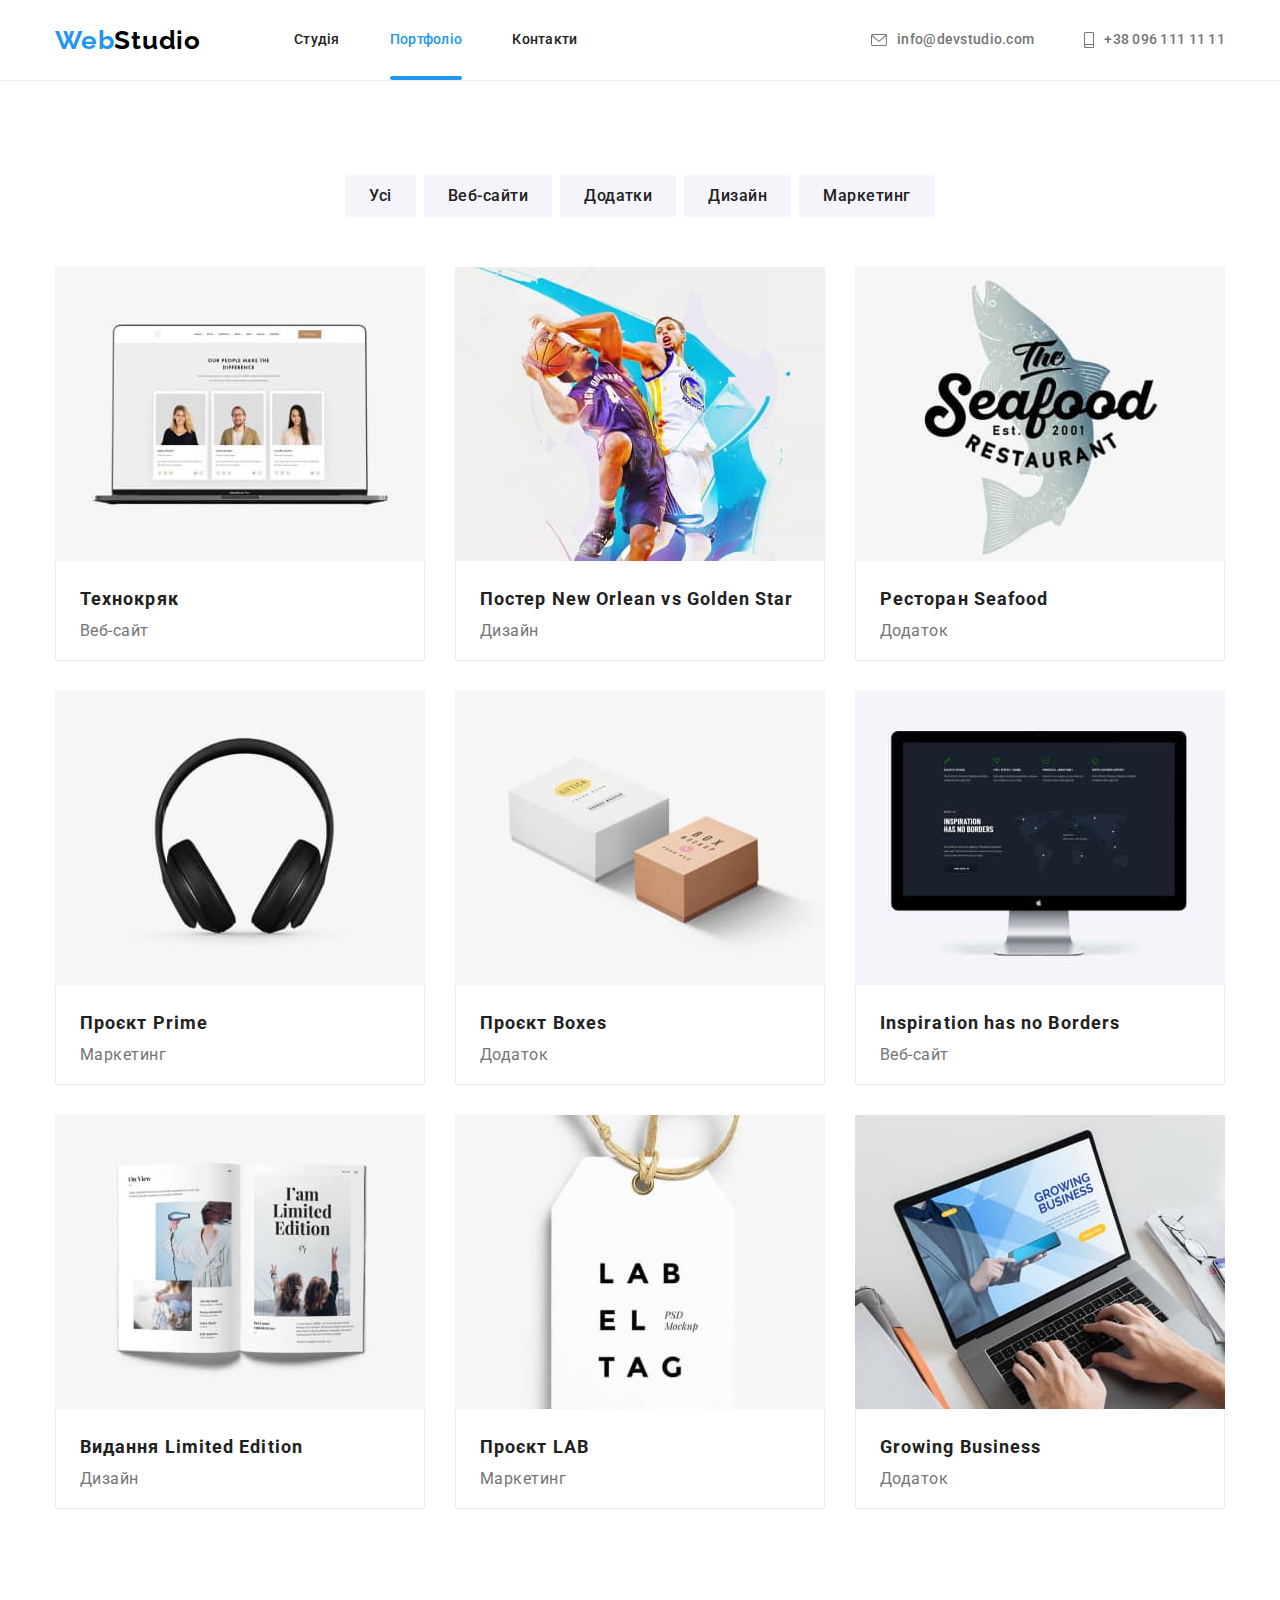
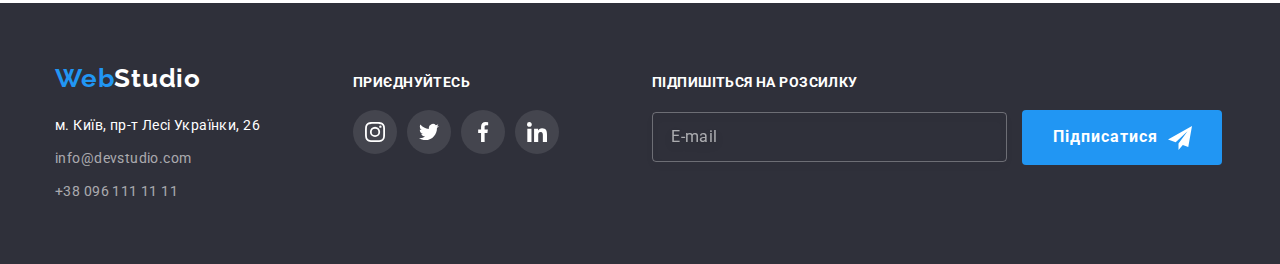
==== commit 844f7c68: "виконав 7дз" ====
--- a/portfolio.html
+++ b/portfolio.html
@@ -15,39 +15,43 @@
       rel="stylesheet"
       href="https://cdnjs.cloudflare.com/ajax/libs/modern-normalize/1.1.0/modern-normalize.min.css"
     />
-    <link rel="stylesheet" href="./css/styles.css" />
+    <link rel="stylesheet" href="./css/main.min.css" />
   </head>
 
   <body>
     <!--шапка-->
-    <header class="main-header">
+    <header class="portfolio-header">
       <div class="page-header container">
-        <nav class="page__header">
+        <nav class="header-nav">
           <a href="./index.html" class="logo"
-            ><span class="logo-word">Web</span>Studio</a
+            ><span class="logo__word">Web</span>Studio</a
           >
           <ul class="site-nav list">
-            <li class="link-nav">
+            <li class="site-nav__link">
               <a href="./index.html" class="link">Студія</a>
             </li>
-            <li class="link-nav">
-              <a href="#" class="link current">Портфоліо</a>
-            </li>
-            <li class="link-nav"><a href="#" class="link">Контакти</a></li>
+            <li class="site-nav__link">
+              <a href="#" class="site-nav__link site-nav__link--current link"
+                >Портфоліо</a
+              >
+            </li>
+            <li class="site-nav__link">
+              <a href="#" class="link">Контакти</a>
+            </li>
           </ul>
         </nav>
 
         <ul class="communication list">
-          <li class="item">
+          <li>
             <a href="mailto:info@devstudio.com" class="link"
-              ><svg class="mail-icon" width="16" height="12">
+              ><svg class="communication__icon" width="16" height="12">
                 <use href="./images/symbol-defs.svg#icon-envelope"></use></svg
               >info@devstudio.com</a
             >
           </li>
           <li>
             <a href="tel:+380961111111" class="link"
-              ><svg class="phone-icon" width="10" height="16">
+              ><svg class="communication__icon" width="10" height="16">
                 <use href="./images/symbol-defs.svg#icon-smartphone"></use></svg
               >+38 096 111 11 11</a
             >
@@ -57,204 +61,206 @@
     </header>
     <!-- основний контент -->
     <main>
-      <section class="section">
+      <section class="section works">
         <div class="container">
           <h1 class="visually-hidden">Наші роботи</h1>
-          <ul class="filter list">
-            <li class="items">
-              <button type="button" class="btn">Усі</button>
-            </li>
-            <li class="items">
-              <button type="button" class="btn">Веб-сайти</button>
-            </li>
-            <li class="items">
-              <button type="button" class="btn">Додатки</button>
-            </li>
-            <li class="items">
-              <button type="button" class="btn">Дизайн</button>
-            </li>
-            <li class="items">
-              <button type="button" class="btn">Маркетинг</button>
+          <ul class="works__filter list">
+            <li class="works__filter-items">
+              <button type="button" class="btn works__btn">Усі</button>
+            </li>
+            <li class="works__filter-items">
+              <button type="button" class="btn works__btn">Веб-сайти</button>
+            </li>
+            <li class="works__filter-items">
+              <button type="button" class="btn works__btn">Додатки</button>
+            </li>
+            <li class="works__filter-items">
+              <button type="button" class="btn works__btn">Дизайн</button>
+            </li>
+            <li class="works__filter-items">
+              <button type="button" class="btn works__btn">Маркетинг</button>
             </li>
           </ul>
 
-          <ul class="works list">
-            <li class="work-list">
-              <a href="#" class="link">
-                <div class="work-thumb">
+          <ul class="works__list list">
+            <li class="works__items">
+              <a href="#" class="link">
+                <div class="works__thumb">
                   <img
                     src="./images/technocrack.jpg"
                     alt="Ноутбук"
                     width="370"
                   />
-                  <div class="work-overlay">
-                    <p class="text-thumb">
-                      Ресурс пропонує комплексні пропозиції з різним рівнем
-                      функціоналу та сервісів. Все це дозволить відвідувачу
-                      отримати вичерпні відомості про компанію чи приватну
-                      особу.
-                    </p>
-                  </div>
-                </div>
-                <div class="works-helper">
-                  <h2 class="works-title">Технокряк</h2>
-                  <p class="text">Веб-сайт</p>
-                </div>
-              </a>
-            </li>
-            <li class="work-list">
-              <a href="#" class="link">
-                <div class="work-thumb">
+                  <div class="works__overlay">
+                    <p class="works__text-thumb">
+                      Ресурс пропонує комплексні пропозиції з різним рівнем
+                      функціоналу та сервісів. Все це дозволить відвідувачу
+                      отримати вичерпні відомості про компанію чи приватну
+                      особу.
+                    </p>
+                  </div>
+                </div>
+                <div class="works__block">
+                  <h2 class="works__subtitle">Технокряк</h2>
+                  <p class="works__text">Веб-сайт</p>
+                </div>
+              </a>
+            </li>
+            <li class="works__items">
+              <a href="#" class="link">
+                <div class="works__thumb">
                   <img src="./images/novsgs.jpg" alt="Бакетбол" width="370" />
-                  <div class="work-overlay">
-                    <p class="text-thumb">
-                      Ресурс пропонує комплексні пропозиції з різним рівнем
-                      функціоналу та сервісів. Все це дозволить відвідувачу
-                      отримати вичерпні відомості про компанію чи приватну
-                      особу.
-                    </p>
-                  </div>
-                </div>
-                <div class="works-helper">
-                  <h2 class="works-title">Постер New Orlean vs Golden Star</h2>
-                  <p class="text">Дизайн</p>
-                </div>
-              </a>
-            </li>
-            <li class="work-list">
-              <a href="#" class="link">
-                <div class="work-thumb">
+                  <div class="works__overlay">
+                    <p class="works__text-thumb">
+                      Ресурс пропонує комплексні пропозиції з різним рівнем
+                      функціоналу та сервісів. Все це дозволить відвідувачу
+                      отримати вичерпні відомості про компанію чи приватну
+                      особу.
+                    </p>
+                  </div>
+                </div>
+                <div class="works__block">
+                  <h2 class="works__subtitle">
+                    Постер New Orlean vs Golden Star
+                  </h2>
+                  <p class="works__text">Дизайн</p>
+                </div>
+              </a>
+            </li>
+            <li class="works__items">
+              <a href="#" class="link">
+                <div class="works__thumb">
                   <img src="./images/seafood.jpg" alt="Риба" width="370" />
-                  <div class="work-overlay">
-                    <p class="text-thumb">
-                      Ресурс пропонує комплексні пропозиції з різним рівнем
-                      функціоналу та сервісів. Все це дозволить відвідувачу
-                      отримати вичерпні відомості про компанію чи приватну
-                      особу.
-                    </p>
-                  </div>
-                </div>
-                <div class="works-helper">
-                  <h2 class="works-title">Ресторан Seafood</h2>
-                  <p class="text">Додаток</p>
-                </div>
-              </a>
-            </li>
-            <li class="work-list">
-              <a href="#" class="link">
-                <div class="work-thumb">
+                  <div class="works__overlay">
+                    <p class="works__text-thumb">
+                      Ресурс пропонує комплексні пропозиції з різним рівнем
+                      функціоналу та сервісів. Все це дозволить відвідувачу
+                      отримати вичерпні відомості про компанію чи приватну
+                      особу.
+                    </p>
+                  </div>
+                </div>
+                <div class="works__block">
+                  <h2 class="works__subtitle">Ресторан Seafood</h2>
+                  <p class="works__text">Додаток</p>
+                </div>
+              </a>
+            </li>
+            <li class="works__items">
+              <a href="#" class="link">
+                <div class="works__thumb">
                   <img src="./images/prime.jpg" alt="Наушники" width="370" />
-                  <div class="work-overlay">
-                    <p class="text-thumb">
-                      Ресурс пропонує комплексні пропозиції з різним рівнем
-                      функціоналу та сервісів. Все це дозволить відвідувачу
-                      отримати вичерпні відомості про компанію чи приватну
-                      особу.
-                    </p>
-                  </div>
-                </div>
-                <div class="works-helper">
-                  <h2 class="works-title">Проєкт Prime</h2>
-                  <p class="text">Маркетинг</p>
-                </div>
-              </a>
-            </li>
-            <li class="work-list">
-              <a href="#" class="link">
-                <div class="work-thumb">
+                  <div class="works__overlay">
+                    <p class="works__text-thumb">
+                      Ресурс пропонує комплексні пропозиції з різним рівнем
+                      функціоналу та сервісів. Все це дозволить відвідувачу
+                      отримати вичерпні відомості про компанію чи приватну
+                      особу.
+                    </p>
+                  </div>
+                </div>
+                <div class="works__block">
+                  <h2 class="works__subtitle">Проєкт Prime</h2>
+                  <p class="works__text">Маркетинг</p>
+                </div>
+              </a>
+            </li>
+            <li class="works__items">
+              <a href="#" class="link">
+                <div class="works__thumb">
                   <img src="./images/boxes.jpg" alt="Коробки" width="370" />
-                  <div class="work-overlay">
-                    <p class="text-thumb">
-                      Ресурс пропонує комплексні пропозиції з різним рівнем
-                      функціоналу та сервісів. Все це дозволить відвідувачу
-                      отримати вичерпні відомості про компанію чи приватну
-                      особу.
-                    </p>
-                  </div>
-                </div>
-                <div class="works-helper">
-                  <h2 class="works-title">Проєкт Boxes</h2>
-                  <p class="text">Додаток</p>
-                </div>
-              </a>
-            </li>
-            <li class="work-list">
-              <a href="#" class="link">
-                <div class="work-thumb">
+                  <div class="works__overlay">
+                    <p class="works__text-thumb">
+                      Ресурс пропонує комплексні пропозиції з різним рівнем
+                      функціоналу та сервісів. Все це дозволить відвідувачу
+                      отримати вичерпні відомості про компанію чи приватну
+                      особу.
+                    </p>
+                  </div>
+                </div>
+                <div class="works__block">
+                  <h2 class="works__subtitle">Проєкт Boxes</h2>
+                  <p class="works__text">Додаток</p>
+                </div>
+              </a>
+            </li>
+            <li class="works__items">
+              <a href="#" class="link">
+                <div class="works__thumb">
                   <img src="./images/hasnoborders.jpg" alt="ПК" width="370" />
-                  <div class="work-overlay">
-                    <p class="text-thumb">
-                      Ресурс пропонує комплексні пропозиції з різним рівнем
-                      функціоналу та сервісів. Все це дозволить відвідувачу
-                      отримати вичерпні відомості про компанію чи приватну
-                      особу.
-                    </p>
-                  </div>
-                </div>
-                <div class="works-helper">
-                  <h2 class="works-title">Inspiration has no Borders</h2>
-                  <p class="text">Веб-сайт</p>
-                </div>
-              </a>
-            </li>
-            <li class="work-list">
-              <a href="#" class="link">
-                <div class="work-thumb">
+                  <div class="works__overlay">
+                    <p class="works__text-thumb">
+                      Ресурс пропонує комплексні пропозиції з різним рівнем
+                      функціоналу та сервісів. Все це дозволить відвідувачу
+                      отримати вичерпні відомості про компанію чи приватну
+                      особу.
+                    </p>
+                  </div>
+                </div>
+                <div class="works__block">
+                  <h2 class="works__subtitle">Inspiration has no Borders</h2>
+                  <p class="works__text">Веб-сайт</p>
+                </div>
+              </a>
+            </li>
+            <li class="works__items">
+              <a href="#" class="link">
+                <div class="works__thumb">
                   <img src="./images/limited.jpg" alt="Видання" width="370" />
-                  <div class="work-overlay">
-                    <p class="text-thumb">
-                      Ресурс пропонує комплексні пропозиції з різним рівнем
-                      функціоналу та сервісів. Все це дозволить відвідувачу
-                      отримати вичерпні відомості про компанію чи приватну
-                      особу.
-                    </p>
-                  </div>
-                </div>
-                <div class="works-helper">
-                  <h2 class="works-title">Видання Limited Edition</h2>
-                  <p class="text">Дизайн</p>
-                </div>
-              </a>
-            </li>
-            <li class="work-list">
-              <a href="#" class="link">
-                <div class="work-thumb">
+                  <div class="works__overlay">
+                    <p class="works__text-thumb">
+                      Ресурс пропонує комплексні пропозиції з різним рівнем
+                      функціоналу та сервісів. Все це дозволить відвідувачу
+                      отримати вичерпні відомості про компанію чи приватну
+                      особу.
+                    </p>
+                  </div>
+                </div>
+                <div class="works__block">
+                  <h2 class="works__subtitle">Видання Limited Edition</h2>
+                  <p class="works__text">Дизайн</p>
+                </div>
+              </a>
+            </li>
+            <li class="works__items">
+              <a href="#" class="link">
+                <div class="works__thumb">
                   <img src="./images/lab.jpg" alt="Бірка" width="370" />
-                  <div class="work-overlay">
-                    <p class="text-thumb">
-                      Ресурс пропонує комплексні пропозиції з різним рівнем
-                      функціоналу та сервісів. Все це дозволить відвідувачу
-                      отримати вичерпні відомості про компанію чи приватну
-                      особу.
-                    </p>
-                  </div>
-                </div>
-                <div class="works-helper">
-                  <h2 class="works-title">Проєкт LAB</h2>
-                  <p class="text">Маркетинг</p>
-                </div>
-              </a>
-            </li>
-            <li class="work-list">
-              <a href="#" class="link">
-                <div class="work-thumb">
+                  <div class="works__overlay">
+                    <p class="works__text-thumb">
+                      Ресурс пропонує комплексні пропозиції з різним рівнем
+                      функціоналу та сервісів. Все це дозволить відвідувачу
+                      отримати вичерпні відомості про компанію чи приватну
+                      особу.
+                    </p>
+                  </div>
+                </div>
+                <div class="works__block">
+                  <h2 class="works__subtitle">Проєкт LAB</h2>
+                  <p class="works__text">Маркетинг</p>
+                </div>
+              </a>
+            </li>
+            <li class="works__items">
+              <a href="#" class="link">
+                <div class="works__thumb">
                   <img
                     src="./images/business.jpg"
                     alt="Робота на ноутбуці"
                     width="370"
                   />
-                  <div class="work-overlay">
-                    <p class="text-thumb">
-                      Ресурс пропонує комплексні пропозиції з різним рівнем
-                      функціоналу та сервісів. Все це дозволить відвідувачу
-                      отримати вичерпні відомості про компанію чи приватну
-                      особу.
-                    </p>
-                  </div>
-                </div>
-                <div class="works-helper">
-                  <h2 class="works-title">Growing Business</h2>
-                  <p class="text">Додаток</p>
+                  <div class="works__overlay">
+                    <p class="works__text-thumb">
+                      Ресурс пропонує комплексні пропозиції з різним рівнем
+                      функціоналу та сервісів. Все це дозволить відвідувачу
+                      отримати вичерпні відомості про компанію чи приватну
+                      особу.
+                    </p>
+                  </div>
+                </div>
+                <div class="works__block">
+                  <h2 class="works__subtitle">Growing Business</h2>
+                  <p class="works__text">Додаток</p>
                 </div>
               </a>
             </li>
@@ -263,16 +269,16 @@
       </section>
     </main>
     <!--підвал-->
-    <footer class="last-page">
-      <div class="container footer-social-links">
+    <footer class="footer-page">
+      <div class="container footer-page__items">
         <div>
-          <a href="./index.html" class="logo-footer"
-            ><span class="logo-word">Web</span>Studio</a
+          <a href="./index.html" class="logo footer__logo"
+            ><span class="logo__word">Web</span>Studio</a
           >
 
           <address>
             <ul class="address list">
-              <li class="contact footer-address">
+              <li class="address__contact address__contact--white">
                 <a
                   href="https://goo.gl/maps/CPtrU1FHBa2aNyZL9"
                   target="_blank"
@@ -281,28 +287,27 @@
                   >м. Київ, пр-т Лесі Українки, 26</a
                 >
               </li>
-              <li class="contact">
+              <li class="address__contact">
                 <a href="mailto:info@devstudio.com" class="link"
                   >info@devstudio.com</a
                 >
               </li>
-              <li class="contact">
+              <li class="address__contact">
                 <a href="tel:+380961111111" class="link">+38 096 111 11 11</a>
               </li>
             </ul>
           </address>
         </div>
-
-        <div class="footer-links">
-          <h3 class="social-text">приєднуйтесь</h3>
-          <ul class="footer-items-link list">
+        <div class="footer-page__social-links">
+          <p class="footer-page__social-text">приєднуйтесь</p>
+          <ul class="footer-page__list list">
             <li>
               <a
                 href="#"
                 target="_blank"
                 rel="noopener noreferrer nofollow"
-                class="social-items link"
-                ><svg class="footer-svg" width="20" height="20">
+                class="footer-page__social-items link"
+                ><svg class="footer-page__socail-icons" width="20" height="20">
                   <use
                     href="./images/symbol-defs.svg#icon-instagram"
                   ></use></svg
@@ -313,8 +318,8 @@
                 href="#"
                 target="_blank"
                 rel="noopener noreferrer nofollow"
-                class="social-items link"
-                ><svg class="footer-svg" width="20" height="20">
+                class="footer-page__social-items link"
+                ><svg class="footer-page__socail-icons" width="20" height="20">
                   <use href="./images/symbol-defs.svg#icon-twitter"></use></svg
               ></a>
             </li>
@@ -323,8 +328,8 @@
                 href="#"
                 target="_blank"
                 rel="noopener noreferrer nofollow"
-                class="social-items link"
-                ><svg class="footer-svg" width="20" height="20">
+                class="footer-page__social-items link"
+                ><svg class="footer-page__socail-icons" width="20" height="20">
                   <use href="./images/symbol-defs.svg#icon-facebook"></use></svg
               ></a>
             </li>
@@ -333,28 +338,27 @@
                 href="#"
                 target="_blank"
                 rel="noopener noreferrer nofollow"
-                class="social-items link"
-                ><svg class="footer-svg" width="20" height="20">
+                class="footer-page__social-items link"
+                ><svg class="footer-page__socail-icons" width="20" height="20">
                   <use href="./images/symbol-defs.svg#icon-linkedin"></use></svg
               ></a>
             </li>
           </ul>
         </div>
         <div>
-          <h2 class="mail-text">Підпишіться на розсилку</h2>
-          <form class="mail-field">
-            <label class="form-lable"></label>
+          <p class="footer-page__mail">Підпишіться на розсилку</p>
+          <form class="footer-page__mail-field">
+            <label class="footer-page__lable"></label>
             <input
               type="email"
               name="email"
-              class="form-icon"
+              class="footer-page__input"
               placeholder="E-mail"
-              required
             />
 
-            <button type="submit" class="btn footer-btn">
+            <button type="submit" class="btn btn--footer">
               Підписатися
-              <svg width="24" height="24" class="icon-send">
+              <svg width="24" height="24" class="footer-page__icon-send">
                 <use href="./images/symbol-defs.svg#icon-send"></use>
               </svg>
             </button>
--- a/css/main.min.css
+++ b/css/main.min.css
@@ -0,0 +1 @@
+body{font-family:"Roboto",sans-serif;background-color:#fff;color:#212121}.list{padding:0;margin:0;list-style:none}.section{padding:94px 0}h1,h2,h3,p{margin-top:0;margin-bottom:0}img{display:block;max-width:100%}textarea{resize:none}.visually-hidden{position:absolute;width:1px;height:1px;margin:-1px;border:0;padding:0;white-space:nowrap;-webkit-clip-path:inset(100%);clip-path:inset(100%);clip:rect(0 0 0 0);overflow:hidden}.container{width:1200px;margin:0 auto;padding-left:15px;padding-right:15px}.btn{font-weight:700;font-size:16px;line-height:1.9;text-align:center;letter-spacing:.06em;background-color:#2196f3;color:#fff;border-radius:4px;border-color:rgba(0,0,0,0);cursor:pointer;-webkit-transition:background-color 250ms cubic-bezier(0.4, 0, 0.2, 1),-webkit-box-shadow 250ms cubic-bezier(0.4, 0, 0.2, 1);transition:background-color 250ms cubic-bezier(0.4, 0, 0.2, 1),-webkit-box-shadow 250ms cubic-bezier(0.4, 0, 0.2, 1);transition:background-color 250ms cubic-bezier(0.4, 0, 0.2, 1),box-shadow 250ms cubic-bezier(0.4, 0, 0.2, 1);transition:background-color 250ms cubic-bezier(0.4, 0, 0.2, 1),box-shadow 250ms cubic-bezier(0.4, 0, 0.2, 1),-webkit-box-shadow 250ms cubic-bezier(0.4, 0, 0.2, 1)}.btn:hover,.btn:focus{background-color:#188ce8;-webkit-box-shadow:0px 4px 4px rgba(0,0,0,.15);box-shadow:0px 4px 4px rgba(0,0,0,.15)}.backdrop{position:fixed;top:0;left:0;width:100%;height:100%;background-color:rgba(0,0,0,.2);opacity:1;-webkit-transition:opacity 250ms cubic-bezier(0.4, 0, 0.2, 1),visibility 250ms cubic-bezier(0.4, 0, 0.2, 1);transition:opacity 250ms cubic-bezier(0.4, 0, 0.2, 1),visibility 250ms cubic-bezier(0.4, 0, 0.2, 1)}.backdrop.is-hidden{visibility:hidden;opacity:0;pointer-events:none}.backdrop.is-hidden .modal{-webkit-transform:translate(-50%, -50%) scale(0.7);transform:translate(-50%, -50%) scale(0.7)}.modal{position:absolute;top:53%;left:50%;-webkit-transform:translate(-50%, -50%) scale(1);transform:translate(-50%, -50%) scale(1);padding:40px;width:528px;height:581px;background-color:#fff;-webkit-box-shadow:0px 1px 3px rgba(0,0,0,.12),0px 1px 1px rgba(0,0,0,.14),0px 2px 1px rgba(0,0,0,.2);box-shadow:0px 1px 3px rgba(0,0,0,.12),0px 1px 1px rgba(0,0,0,.14),0px 2px 1px rgba(0,0,0,.2);border-radius:4px;-webkit-transition:-webkit-transform 250ms cubic-bezier(0.4, 0, 0.2, 1);transition:-webkit-transform 250ms cubic-bezier(0.4, 0, 0.2, 1);transition:transform 250ms cubic-bezier(0.4, 0, 0.2, 1);transition:transform 250ms cubic-bezier(0.4, 0, 0.2, 1), -webkit-transform 250ms cubic-bezier(0.4, 0, 0.2, 1)}.modal__text{text-align:center;margin-bottom:12px;font-weight:700;font-size:20px;line-height:1.15;text-align:center;letter-spacing:.03em;color:#212121}.modal__icon{position:absolute;top:8px;right:8px;height:30px;width:30px;border-radius:50%;border:1px solid rgba(0,0,0,.1);-webkit-transition:fill 250ms cubic-bezier(0.4, 0, 0.2, 1);transition:fill 250ms cubic-bezier(0.4, 0, 0.2, 1);cursor:pointer}.modal__icon:focus,.modal__icon:hover{fill:#2196f3}.form{padding:0;margin:0}.form__field{position:relative;display:-webkit-box;display:-ms-flexbox;display:flex;-webkit-box-orient:vertical;-webkit-box-direction:normal;-ms-flex-direction:column;flex-direction:column}.form__field+.form__field{margin-top:10px}.form__input{margin:0;border:1px solid rgba(33,33,33,.2);border-radius:4px;font-size:16px;line-height:1.25;letter-spacing:.03em;color:#757575;-webkit-transition:border 250ms cubic-bezier(0.4, 0, 0.2, 1);transition:border 250ms cubic-bezier(0.4, 0, 0.2, 1);outline:rgba(0,0,0,0)}.form__input:focus{border:1px solid #2196f3}.form__field input{height:40px;padding:0 15px 0 42px}.form__field textarea{padding:12px 16px}.form__field label{margin-bottom:4px;font-size:12px;line-height:1.16;letter-spacing:.01em;color:#757575}.form__icon{position:absolute;left:15px;top:50%;-webkit-transition:fill 250ms cubic-bezier(0.4, 0, 0.2, 1);transition:fill 250ms cubic-bezier(0.4, 0, 0.2, 1)}.form__input:focus~.form__icon{fill:#2196f3}.form__input::-webkit-input-placeholder{font-size:12px;line-height:1.16;letter-spacing:.01em;color:rgba(117,117,117,.5)}.form__input::-moz-placeholder{font-size:12px;line-height:1.16;letter-spacing:.01em;color:rgba(117,117,117,.5)}.form__input:-ms-input-placeholder{font-size:12px;line-height:1.16;letter-spacing:.01em;color:rgba(117,117,117,.5)}.form__input::-ms-input-placeholder{font-size:12px;line-height:1.16;letter-spacing:.01em;color:rgba(117,117,117,.5)}.form__input::placeholder{font-size:12px;line-height:1.16;letter-spacing:.01em;color:rgba(117,117,117,.5)}.checkbox{display:-webkit-box;display:-ms-flexbox;display:flex;-webkit-box-align:center;-ms-flex-align:center;align-items:center;-webkit-box-pack:center;-ms-flex-pack:center;justify-content:center;margin:20px 0 30px 0;font-size:14px;line-height:1.71;letter-spacing:.03em;color:#757575}.checkbox__form{-webkit-appearance:none;-moz-appearance:none;appearance:none;position:absolute}.checkbox__icon{display:inline-block;margin-right:7px;border:2px solid #212121;border-radius:2px;-webkit-transition:background-color 250ms cubic-bezier(0.4, 0, 0.2, 1),border-radius 250ms cubic-bezier(0.4, 0, 0.2, 1),border-color 250ms cubic-bezier(0.4, 0, 0.2, 1);transition:background-color 250ms cubic-bezier(0.4, 0, 0.2, 1),border-radius 250ms cubic-bezier(0.4, 0, 0.2, 1),border-color 250ms cubic-bezier(0.4, 0, 0.2, 1)}.checkbox__form:checked+.checkbox__icon{background-size:contain;background-origin:border-box;border-color:rgba(0,0,0,0);background-color:#2196f3}.checkbox__form:focus+.checkbox__icon{border-color:#2196f3}.btn--form{display:block;margin-left:auto;margin-right:auto;padding:10px 0;min-width:200px}.checkbox__policy-link{margin-left:3px;color:#2196f3;-webkit-transition:250ms cubic-bezier(0.4, 0, 0.2, 1);transition:250ms cubic-bezier(0.4, 0, 0.2, 1)}.checkbox__policy-link:hover,.checkbox__policy-link:focus{color:#188ce8}.portfolio-header{border-bottom:1px solid #ececec}.page-header{display:-webkit-box;display:-ms-flexbox;display:flex;-webkit-box-align:center;-ms-flex-align:center;align-items:center}.header-nav{display:-webkit-box;display:-ms-flexbox;display:flex;-webkit-box-align:center;-ms-flex-align:center;align-items:center}.logo{display:block;font-family:"Raleway",sans-serif;font-weight:700;font-size:26px;line-height:1.19;letter-spacing:.03em;text-decoration:none;color:#000}.logo__word{color:#2196f3}.site-nav{display:-webkit-box;display:-ms-flexbox;display:flex;margin-left:93px}.site-nav__link:not(:last-child){margin-right:50px}.site-nav .link{position:relative;display:block;padding:32px 0;font-weight:500;font-size:14px;line-height:1.14;letter-spacing:.02em;text-decoration:none;color:#212121;-webkit-transition:color 250ms cubic-bezier(0.4, 0, 0.2, 1);transition:color 250ms cubic-bezier(0.4, 0, 0.2, 1)}.site-nav .link:focus,.site-nav .link:hover{color:#2196f3}.site-nav__link .site-nav__link--current{color:#2196f3}.site-nav__link .site-nav__link--current::after{content:"";position:absolute;width:100%;height:4px;left:0;bottom:0;border-radius:2px;background-color:#2196f3}.communication{display:-webkit-box;display:-ms-flexbox;display:flex;margin-left:auto;gap:50px}.communication .link{display:block;padding:32px 0;font-weight:500;font-size:14px;line-height:1.14;letter-spacing:.02em;text-decoration:none;color:#757575;-webkit-transition:color 250ms cubic-bezier(0.4, 0, 0.2, 1);transition:color 250ms cubic-bezier(0.4, 0, 0.2, 1)}.communication .link:hover,.communication .link:focus{color:#2196f3}.communication__icon{margin-right:10px;vertical-align:middle}.link .communication__icon{fill:currentColor}.hero{padding:200px 0;text-align:center;max-width:1600px;margin-left:auto;margin-right:auto;background-color:#c4c4c4;background-image:-webkit-gradient(linear, left top, right top, from(rgba(47, 48, 58, 0.4)), to(rgba(47, 48, 58, 0.4))),url(../images/background-image.jpg);background-image:linear-gradient(to right, rgba(47, 48, 58, 0.4), rgba(47, 48, 58, 0.4)),url(../images/background-image.jpg);background-repeat:no-repeat;background-size:cover}.hero__title{width:696px;margin-bottom:30px;margin-left:auto;margin-right:auto;font-weight:900;font-size:44px;line-height:1.36;letter-spacing:.06em;text-transform:uppercase;color:#fff}.btn--main{min-width:216px;padding:10px 0}.benefits__list{display:-webkit-box;display:-ms-flexbox;display:flex;-ms-flex-wrap:wrap;flex-wrap:wrap;gap:30px}.benefits__items{-ms-flex-preferred-size:calc((100% - 90px)/4);flex-basis:calc((100% - 90px)/4)}.benefits__thumb{display:-webkit-box;display:-ms-flexbox;display:flex;-webkit-box-pack:center;-ms-flex-pack:center;justify-content:center;-webkit-box-align:center;-ms-flex-align:center;align-items:center;min-width:270px;min-height:120px;margin-bottom:20px;background-color:#f5f4fa;border-radius:4px}.benefits__title{margin-bottom:10px;font-weight:700;font-size:14px;line-height:1.14;letter-spacing:.03em;text-transform:uppercase}.benefits__text{font-size:14px;line-height:1.71;letter-spacing:.03em;color:#757575}.photo{padding-bottom:94px}.photo__title{margin-bottom:50px;font-weight:700;font-size:36px;line-height:1.17;text-align:center;letter-spacing:.03em}.photo__list{display:-webkit-box;display:-ms-flexbox;display:flex;gap:30px}.photo__items{-ms-flex-preferred-size:calc((100% - 60px)/3);flex-basis:calc((100% - 60px)/3)}.photo__thumb{position:relative}.photo__thumb::before{content:"";position:absolute;width:100%;height:70px;bottom:0;background-color:rgba(47,48,58,.8)}.photo__text{position:absolute;left:50%;bottom:27px;-webkit-transform:translateX(-50%);transform:translateX(-50%);font-weight:700;font-size:14px;line-height:1.14;text-align:center;letter-spacing:.03em;text-transform:uppercase;color:#fff}.team{padding:94px 0;background-color:#f5f4fa}.team__title{margin-bottom:50px;font-weight:700;font-size:36px;line-height:1.17;text-align:center;letter-spacing:.03em}.team__list{display:-webkit-box;display:-ms-flexbox;display:flex;gap:30px}.team__items{-ms-flex-preferred-size:calc((100% - 90px)/4);flex-basis:calc((100% - 90px)/4);background-color:#fff;-webkit-box-shadow:0px 1px 3px rgba(0,0,0,.12),0px 1px 1px rgba(0,0,0,.14),0px 2px 1px rgba(0,0,0,.2);box-shadow:0px 1px 3px rgba(0,0,0,.12),0px 1px 1px rgba(0,0,0,.14),0px 2px 1px rgba(0,0,0,.2);border-radius:0px 0px 4px 4px}.team__subtitle{margin-bottom:10px;font-weight:500;font-size:16px;line-height:1.19;text-align:center;letter-spacing:.03em}.team__text{font-size:16px;line-height:1.19;text-align:center;letter-spacing:.03em;margin-bottom:16px;color:#757575}.team__block{padding:30px 0}.team__social-list{display:-webkit-box;display:-ms-flexbox;display:flex;gap:10px;-webkit-box-pack:center;-ms-flex-pack:center;justify-content:center}.team__social-list .link:hover,.team__social-list .link:focus{color:#fff;background-color:#2196f3;border-radius:50%}.team__social-links{display:-webkit-box;display:-ms-flexbox;display:flex;-webkit-box-pack:center;-ms-flex-pack:center;justify-content:center;-webkit-box-align:center;-ms-flex-align:center;align-items:center;width:44px;height:44px;border-radius:50%;color:#afb1b8;-webkit-transition:color 250ms cubic-bezier(0.4, 0, 0.2, 1),background-color 250ms cubic-bezier(0.4, 0, 0.2, 1);transition:color 250ms cubic-bezier(0.4, 0, 0.2, 1),background-color 250ms cubic-bezier(0.4, 0, 0.2, 1)}.team__icons{fill:currentColor}.clients{padding:94px 0}.clients__title{margin-bottom:50px;font-weight:700;font-size:36px;line-height:1.17;text-align:center;letter-spacing:.03em}.clients__list{display:-webkit-box;display:-ms-flexbox;display:flex;gap:30px}.clients__list .link:hover,.clients__list .link:focus{border:1px solid #2196f3;color:#2196f3}.clients__logo{-ms-flex-preferred-size:calc((100% - 150px)/6);flex-basis:calc((100% - 150px)/6)}.clients__link{display:block;padding:16px 30px;color:#afb1b8;border:1px solid #afb1b8;border-radius:4px;-webkit-transition:color 250ms cubic-bezier(0.4, 0, 0.2, 1),border 250ms cubic-bezier(0.4, 0, 0.2, 1);transition:color 250ms cubic-bezier(0.4, 0, 0.2, 1),border 250ms cubic-bezier(0.4, 0, 0.2, 1)}.clients__icon{fill:currentColor}.works__filter{display:-webkit-box;display:-ms-flexbox;display:flex;-webkit-box-pack:center;-ms-flex-pack:center;justify-content:center;margin-bottom:50px;gap:8px}.works__btn{padding:6px 22px;font-weight:500;font-size:16px;line-height:1.63;letter-spacing:.03em;background-color:#f5f4fa;color:#212121;-webkit-transition:color 250ms cubic-bezier(0.4, 0, 0.2, 1),background-color 250ms cubic-bezier(0.4, 0, 0.2, 1),-webkit-box-shadow 250ms cubic-bezier(0.4, 0, 0.2, 1);transition:color 250ms cubic-bezier(0.4, 0, 0.2, 1),background-color 250ms cubic-bezier(0.4, 0, 0.2, 1),-webkit-box-shadow 250ms cubic-bezier(0.4, 0, 0.2, 1);transition:color 250ms cubic-bezier(0.4, 0, 0.2, 1),background-color 250ms cubic-bezier(0.4, 0, 0.2, 1),box-shadow 250ms cubic-bezier(0.4, 0, 0.2, 1);transition:color 250ms cubic-bezier(0.4, 0, 0.2, 1),background-color 250ms cubic-bezier(0.4, 0, 0.2, 1),box-shadow 250ms cubic-bezier(0.4, 0, 0.2, 1),-webkit-box-shadow 250ms cubic-bezier(0.4, 0, 0.2, 1)}.works__btn:hover,.works__btn:focus{color:#fff;background-color:#2196f3;-webkit-box-shadow:0px 3px 1px rgba(0,0,0,.1),0px 1px 2px rgba(0,0,0,.08),0px 2px 2px rgba(0,0,0,.12);box-shadow:0px 3px 1px rgba(0,0,0,.1),0px 1px 2px rgba(0,0,0,.08),0px 2px 2px rgba(0,0,0,.12)}.works__list{display:-webkit-box;display:-ms-flexbox;display:flex;-ms-flex-wrap:wrap;flex-wrap:wrap;gap:30px}.works__items{-ms-flex-preferred-size:calc((100% - 60px)/3);flex-basis:calc((100% - 60px)/3)}.works__items .link{display:block;-webkit-transition:-webkit-box-shadow 250ms cubic-bezier(0.4, 0, 0.2, 1);transition:-webkit-box-shadow 250ms cubic-bezier(0.4, 0, 0.2, 1);transition:box-shadow 250ms cubic-bezier(0.4, 0, 0.2, 1);transition:box-shadow 250ms cubic-bezier(0.4, 0, 0.2, 1), -webkit-box-shadow 250ms cubic-bezier(0.4, 0, 0.2, 1)}.works__items .link:hover,.works__items .link:focus{-webkit-box-shadow:0px 1px 1px rgba(0,0,0,.12),0px 4px 4px rgba(0,0,0,.06),1px 4px 6px rgba(0,0,0,.16);box-shadow:0px 1px 1px rgba(0,0,0,.12),0px 4px 4px rgba(0,0,0,.06),1px 4px 6px rgba(0,0,0,.16)}.works__subtitle{margin-bottom:4px;font-weight:700;font-size:18px;line-height:2;letter-spacing:.06em}.works__block{padding:20px 24px;border-left:1px solid #eee;border-right:1px solid #eee;border-bottom:1px solid #eee}.works__text{font-size:16px;line-height:1.19;letter-spacing:.03em;color:#757575}.works__list .link{color:#212121;text-decoration:none}.works__thumb{position:relative;overflow:hidden}.works__text-thumb{position:absolute;left:7%;right:7%;bottom:22%;font-size:18px;line-height:1.56;letter-spacing:.03em;color:#fff}.works__overlay{position:absolute;top:0;left:0;-webkit-transform:translateY(100%);transform:translateY(100%);width:100%;height:100%;background-color:rgba(33,150,243,.9);-webkit-transition:-webkit-transform 250ms cubic-bezier(0.4, 0, 0.2, 1);transition:-webkit-transform 250ms cubic-bezier(0.4, 0, 0.2, 1);transition:transform 250ms cubic-bezier(0.4, 0, 0.2, 1);transition:transform 250ms cubic-bezier(0.4, 0, 0.2, 1), -webkit-transform 250ms cubic-bezier(0.4, 0, 0.2, 1)}.works__items:hover .works__overlay{-webkit-transform:translateY(0);transform:translateY(0)}.footer-page{padding:60px 0;font-size:14px;line-height:1.71;letter-spacing:.03em;background-color:#2f303a}.footer-page__items{display:-webkit-box;display:-ms-flexbox;display:flex;gap:93px;-webkit-box-align:baseline;-ms-flex-align:baseline;align-items:baseline}.footer__logo{margin-bottom:20px;color:#fff}.address{display:block;font-style:normal}.address__contact{display:block;margin-bottom:9px}.address__contact:last-child{margin:0}.address__contact .link{text-decoration:none;color:rgba(255,255,255,.6);-webkit-transition:color 250ms cubic-bezier(0.4, 0, 0.2, 1);transition:color 250ms cubic-bezier(0.4, 0, 0.2, 1)}.address__contact .link:hover,.address__contact .link:focus{color:#2196f3}.address__contact--white .link{color:#fff;text-decoration:none}.address__contact--white .link:hover,.address__contact--white .link:focus{color:#2196f3}.footer-page__social-text,.footer-page__mail{margin-bottom:20px;font-weight:700;font-size:14px;line-height:16px;letter-spacing:.03em;text-transform:uppercase;color:#fff}.footer-page__list{display:-webkit-box;display:-ms-flexbox;display:flex;gap:10px}.footer-page__list .link:hover,.footer-page__list .link:focus{background-color:#2196f3}.footer-page__social-items{display:-webkit-box;display:-ms-flexbox;display:flex;-webkit-box-pack:center;-ms-flex-pack:center;justify-content:center;-webkit-box-align:center;-ms-flex-align:center;align-items:center;width:44px;height:44px;border-radius:50%;color:#fff;background-color:rgba(255,255,255,.1);-webkit-transition:background-color 250ms cubic-bezier(0.4, 0, 0.2, 1);transition:background-color 250ms cubic-bezier(0.4, 0, 0.2, 1)}.footer-page__socail-icons{fill:currentColor}.footer-page__input{width:355px;min-height:50px;margin:0;padding:0 18px;font-size:16px;line-height:1.25;letter-spacing:.03em;border:1px solid rgba(255,255,255,.3);-webkit-filter:drop-shadow(0px 4px 4px rgba(0, 0, 0, 0.15));filter:drop-shadow(0px 4px 4px rgba(0, 0, 0, 0.15));border-radius:4px;background-color:rgba(0,0,0,0);color:rgba(255,255,255,.6);outline:rgba(0,0,0,0);-webkit-transition:-webkit-filter 250ms cubic-bezier(0.4, 0, 0.2, 1) border 250ms cubic-bezier(0.4, 0, 0.2, 1);transition:-webkit-filter 250ms cubic-bezier(0.4, 0, 0.2, 1) border 250ms cubic-bezier(0.4, 0, 0.2, 1);transition:filter 250ms cubic-bezier(0.4, 0, 0.2, 1) border 250ms cubic-bezier(0.4, 0, 0.2, 1);transition:filter 250ms cubic-bezier(0.4, 0, 0.2, 1) border 250ms cubic-bezier(0.4, 0, 0.2, 1), -webkit-filter 250ms cubic-bezier(0.4, 0, 0.2, 1) border 250ms cubic-bezier(0.4, 0, 0.2, 1)}.footer-page__input:focus{border:1px solid #2196f3}.footer-page__input::-webkit-input-placeholder{font-size:16px;line-height:1.25;letter-spacing:.03em;color:rgba(255,255,255,.6)}.footer-page__input::-moz-placeholder{font-size:16px;line-height:1.25;letter-spacing:.03em;color:rgba(255,255,255,.6)}.footer-page__input:-ms-input-placeholder{font-size:16px;line-height:1.25;letter-spacing:.03em;color:rgba(255,255,255,.6)}.footer-page__input::-ms-input-placeholder{font-size:16px;line-height:1.25;letter-spacing:.03em;color:rgba(255,255,255,.6)}.footer-page__input::placeholder{font-size:16px;line-height:1.25;letter-spacing:.03em;color:rgba(255,255,255,.6)}.btn--footer{min-width:200px;margin-left:12px;padding:10px 0}.footer-page__icon-send{margin-left:5px;vertical-align:middle}/*# sourceMappingURL=main.min.css.map */